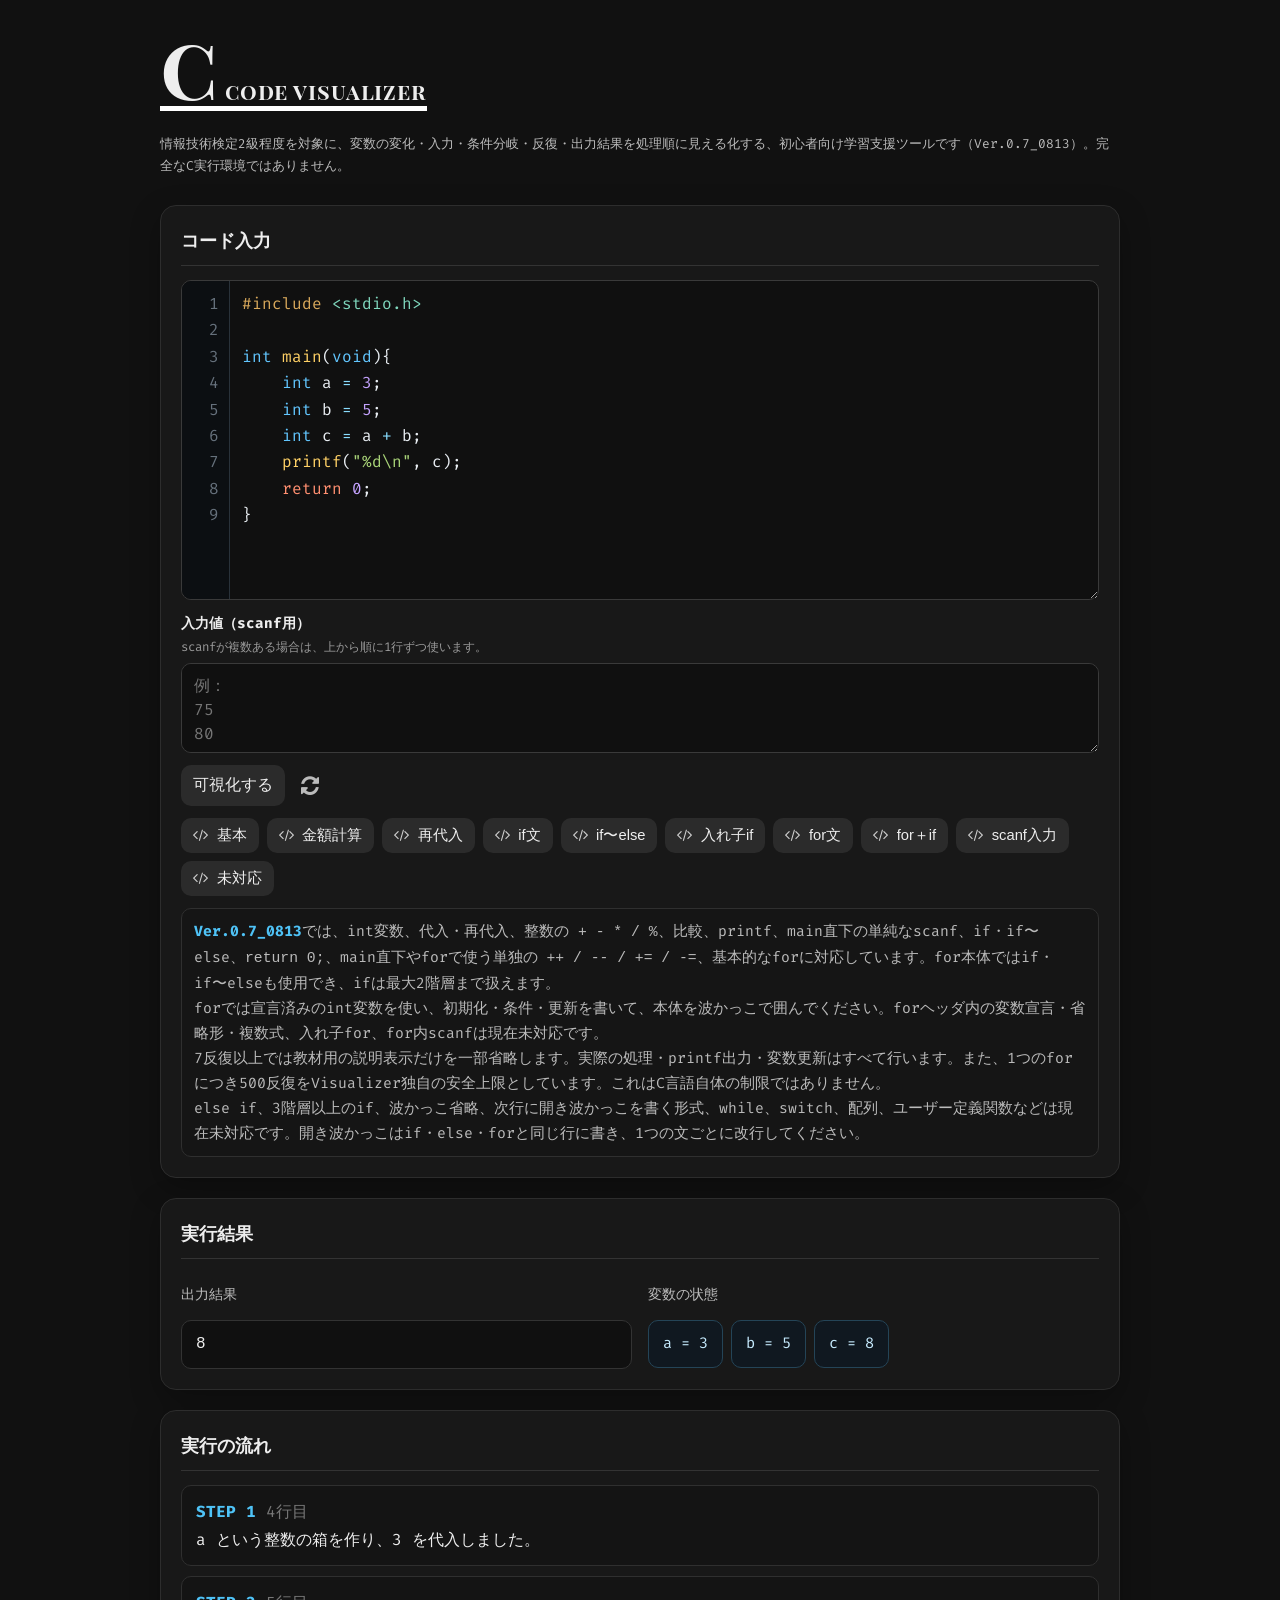
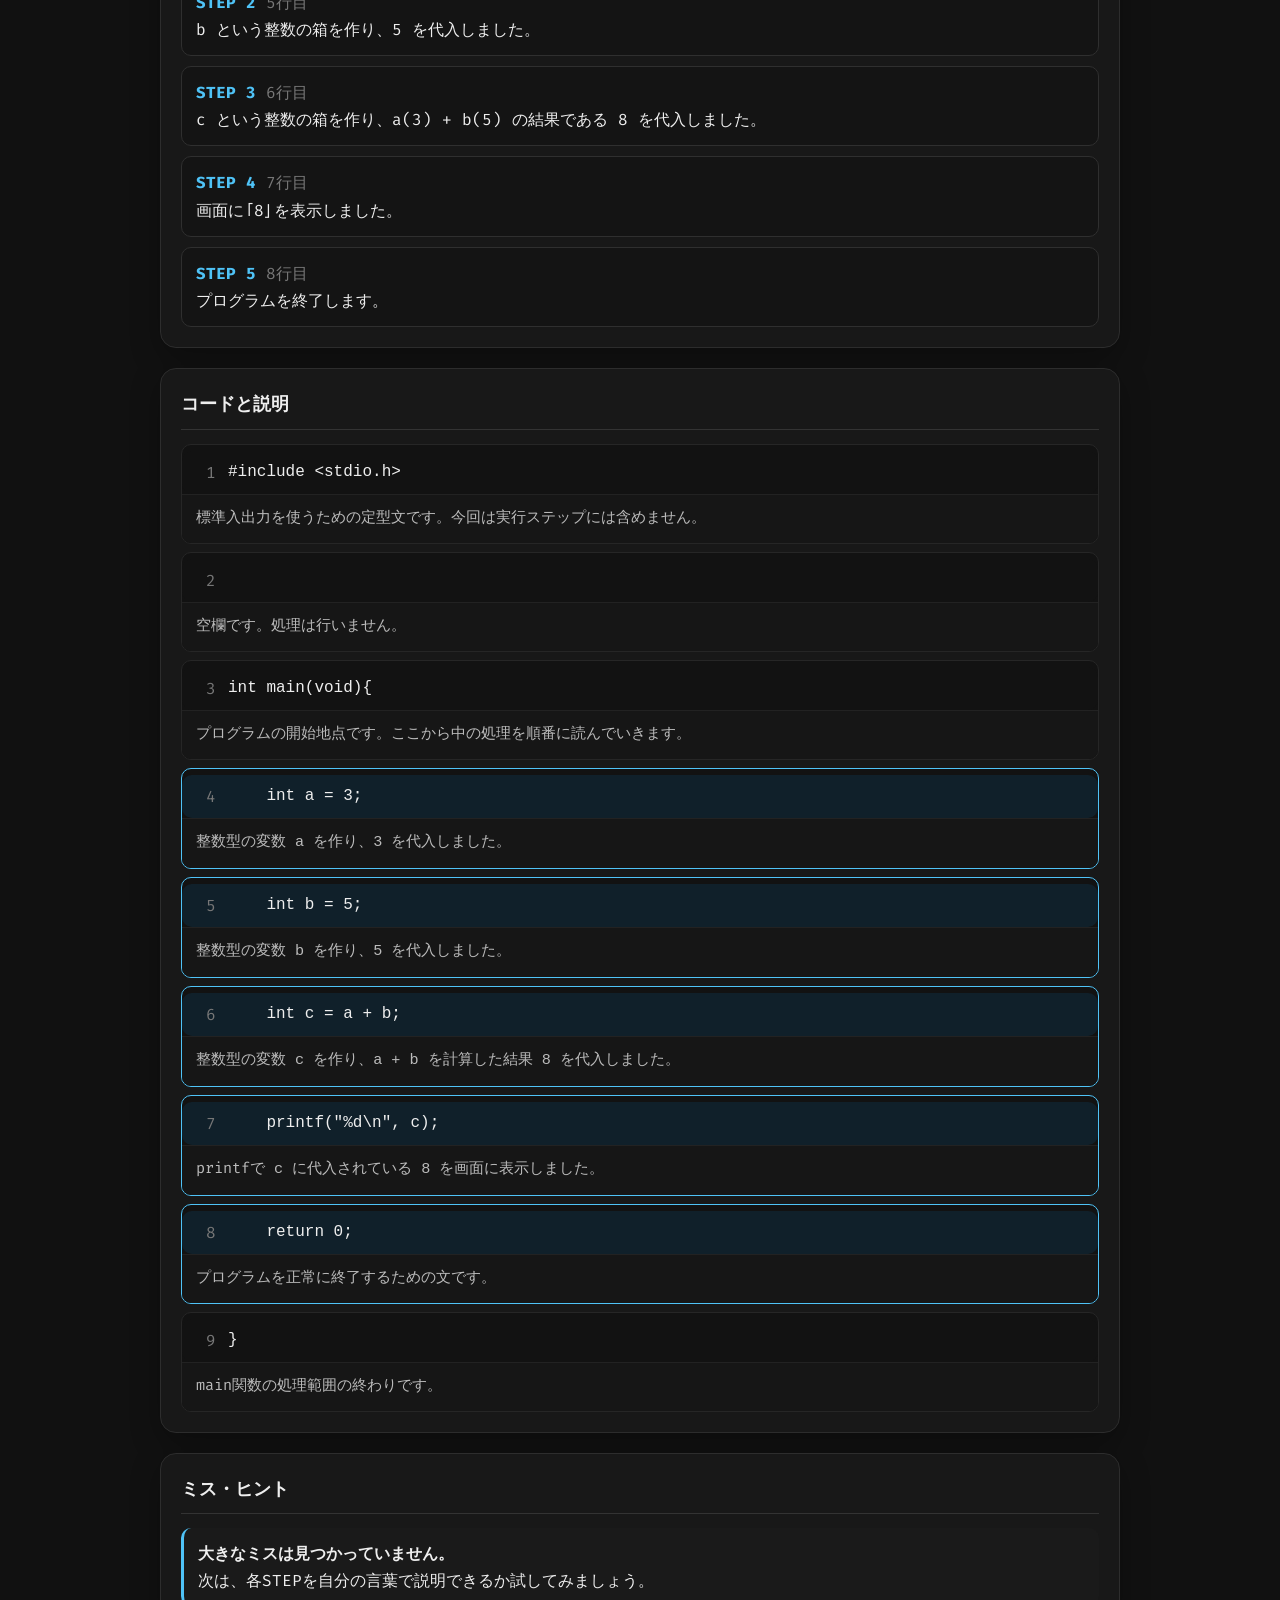
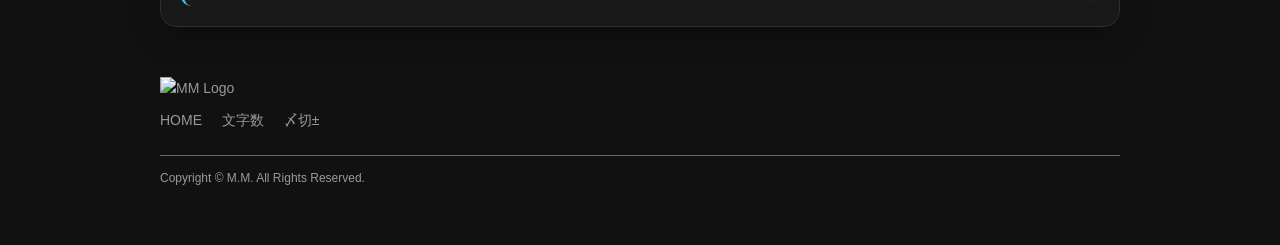
==== index.html @ fcee701b "Ver.0.7公開用の説明とサンプルを整備" ====
<!DOCTYPE html>
<html lang="ja">
<head>
<link rel="stylesheet" href="https://maxcdn.bootstrapcdn.com/font-awesome/4.7.0/css/font-awesome.min.css">
<meta charset="UTF-8">
<meta name="viewport" content="width=device-width, initial-scale=1.0">
<title>C Code Visualizer</title>
<link rel="icon" href="https://raw.githubusercontent.com/mar-sander/assets/refs/heads/main/favicon.ico">

<link rel="stylesheet" href="style.css">
</head>
<body>
<div class="container">
  <header class="page-header">
    <h1 class="page-title">c<span class="subtitle"> code visualizer</span></h1>
    <div class="page-subtitle">情報技術検定2級程度を対象に、変数の変化・入力・条件分岐・反復・出力結果を処理順に見える化する、初心者向け学習支援ツールです（Ver.0.7_0813）。完全なC実行環境ではありません。</div>
  </header>

  <div class="tool-grid">
    <section class="section">
      <h2>コード入力</h2>
      <div class="code-editor" id="codeEditor">
        <div class="code-editor-gutter" aria-hidden="true">
          <pre id="codeLineNumbers" class="code-line-numbers">1</pre>
        </div>
        <div class="code-editor-surface">
          <pre id="codeHighlight" class="code-highlight" aria-hidden="true"></pre>
          <textarea id="codeInput" placeholder="ここにC言語コードを入力してください" aria-label="C言語コード入力" autocomplete="off" autocapitalize="off" spellcheck="false" wrap="off">#include <stdio.h>

int main(void){
    int a = 3;
    int b = 5;
    int c = a + b;
    printf("%d\n", c);
    return 0;
}</textarea>
        </div>
      </div>
      <div class="scanf-input-group">
        <label class="scanf-input-label" for="scanfInput">入力値（scanf用）</label>
        <p class="scanf-input-help">scanfが複数ある場合は、上から順に1行ずつ使います。</p>
        <textarea
          id="scanfInput"
          class="scanf-input"
          rows="3"
          placeholder="例：&#10;75&#10;80"
          aria-label="scanf用の整数入力"
          inputmode="numeric"
          spellcheck="false"
        ></textarea>
      </div>
      <div class="control-row" style="margin-top:12px;">
        <button onclick="visualizeCode()">可視化する</button>
        <button class="reset-btn" onclick="resetCode()" title="リセット" aria-label="入力と結果をリセット"><i class="fa fa-refresh"></i></button>
      </div>
      <div class="sample-row">
        <button class="sample-btn" onclick="loadSample('basic')"><i class="fa fa-code" aria-hidden="true"></i><span>基本</span></button>
        <button class="sample-btn" onclick="loadSample('calc')"><i class="fa fa-code" aria-hidden="true"></i><span>金額計算</span></button>
        <button class="sample-btn" onclick="loadSample('assign')"><i class="fa fa-code" aria-hidden="true"></i><span>再代入</span></button>
        <button class="sample-btn" onclick="loadSample('ifSimple')"><i class="fa fa-code" aria-hidden="true"></i><span>if文</span></button>
        <button class="sample-btn" onclick="loadSample('ifElse')"><i class="fa fa-code" aria-hidden="true"></i><span>if〜else</span></button>
        <button class="sample-btn" onclick="loadSample('nestedIf')"><i class="fa fa-code" aria-hidden="true"></i><span>入れ子if</span></button>
        <button class="sample-btn" onclick="loadSample('forBasic')"><i class="fa fa-code" aria-hidden="true"></i><span>for文</span></button>
        <button class="sample-btn" onclick="loadSample('forIf')"><i class="fa fa-code" aria-hidden="true"></i><span>for＋if</span></button>
        <button class="sample-btn" onclick="loadSample('scanfInput')"><i class="fa fa-code" aria-hidden="true"></i><span>scanf入力</span></button>
        <button class="sample-btn" onclick="loadSample('unsupported')"><i class="fa fa-code" aria-hidden="true"></i><span>未対応</span></button>
      </div>
      <div class="legend-box">
        <span class="highlight">Ver.0.7_0813</span>では、int変数、代入・再代入、整数の <code>+ - * / %</code>、比較、printf、main直下の単純なscanf、if・if〜else、<code>return 0;</code>、main直下やforで使う単独の <code>++ / -- / += / -=</code>、基本的なforに対応しています。for本体ではif・if〜elseも使用でき、ifは最大2階層まで扱えます。<br>forでは宣言済みのint変数を使い、初期化・条件・更新を書いて、本体を波かっこで囲んでください。forヘッダ内の変数宣言・省略形・複数式、入れ子for、for内scanfは現在未対応です。<br>7反復以上では教材用の説明表示だけを一部省略します。実際の処理・printf出力・変数更新はすべて行います。また、1つのforにつき500反復をVisualizer独自の安全上限としています。これはC言語自体の制限ではありません。<br>else if、3階層以上のif、波かっこ省略、次行に開き波かっこを書く形式、while、switch、配列、ユーザー定義関数などは現在未対応です。開き波かっこはif・else・forと同じ行に書き、1つの文ごとに改行してください。
      </div>
    </section>

    <section class="section">
      <h2>実行結果</h2>
      <div class="execution-summary">
        <div>
          <div class="note">出力結果</div>
          <div id="outputResult" class="output-box"></div>
        </div>
        <div>
          <div class="note">変数の状態</div>
          <div id="variableState" class="variable-area"></div>
        </div>
      </div>
    </section>

    <section class="section">
      <h2>実行の流れ</h2>
      <div id="stepResult" class="step-list"></div>
    </section>

    <section class="section">
      <h2>コードと説明</h2>
      <div id="codePreview" class="code-preview"></div>
    </section>

    <section class="section">
      <h2>ミス・ヒント</h2>
      <div id="hintResult" class="result-block"></div>
    </section>
  </div>

  <footer class="footer">
    <a href="#" class="footer__logo">
      <img src="https://raw.githubusercontent.com/mar-sander/assets/refs/heads/main/Mlogo3-wh800.png" width="64" alt="MM Logo" />
    </a>
    <ul class="footer__navi flex">
      <li><a href="https://sites.google.com/g.nagano-c.ed.jp/24c" target="_blank">HOME</a></li>
      <li><a href="https://mar-sander.github.io/count-tool/">文字数</a></li>
      <li><a href="https://mar-sander.github.io/day-counter/">〆切±</a></li>
    </ul>
    <hr />
    <p class="copyright">Copyright © M.M. All Rights Reserved.</p>
  </footer>
</div>

<script src="script.js"></script>
</body>
</html>
---- style.css ----
@import url('https://fonts.googleapis.com/css2?family=Playfair+Display+SC:ital,wght@0,400;0,700;0,900;1,400;1,700;1,900&display=swap');
@import url('https://fonts.googleapis.com/css2?family=Fira+Code:wght@300..700&display=swap');

*{box-sizing:border-box;}
html,body{margin:0;padding:0;}

body{
  font-family:"Fira Code", monospace, sans-serif;
  background:#111;
  color:#eee;
  line-height:1.7;
  padding:24px 16px 48px;
}

.container{
  width:min(100%, 960px);
  margin:0 auto;
}

.page-header{
  text-align:left;
  margin-bottom:28px;
}

.page-title{
  margin:30px 0 20px 0;
  font-family:"Playfair Display SC", serif;
  font-size:88px;
  letter-spacing:0.01em;
  font-weight:700;
  border-bottom:5px solid #ffffff;
  display:inline-block;
  padding-bottom:5px;
  line-height:20px;
}

.subtitle{font-size:0.25em;}

.page-subtitle{
  margin-top:2px;
  color:#bbb;
  font-size:0.8rem;
}

.tool-grid{
  display:grid;
  grid-template-columns:1fr;
  gap:20px;
}

.section{
  margin:0;
  padding:20px;
  background:#181818;
  border:1px solid #2d2d2d;
  border-radius:16px;
  box-shadow:0 10px 30px rgba(0,0,0,0.28);
}

h2{
  margin:0 0 14px;
  padding-bottom:8px;
  border-bottom:1px solid #333;
  font-size:1.15rem;
}

.control-row{
  display:flex;
  align-items:center;
  gap:8px;
  flex-wrap:wrap;
}

input,button,textarea{
  padding:10px 12px;
  margin:0;
  font-size:1rem;
}

input,textarea{
  background:#101010;
  color:#eee;
  border:1px solid #3a3a3a;
  border-radius:10px;
  outline:none;
}

input:focus,textarea:focus{
  border-color:#4fc3f7;
  box-shadow:0 0 0 3px rgba(79,195,247,0.15);
}

textarea{
  width:100%;
  min-height:320px;
  resize:vertical;
  line-height:1.65;
  font-family:Consolas, Monaco, "Courier New", monospace;
  white-space:pre;
}

/* コード入力欄：入力文字の上に色分け表示を重ね、左側に行番号を表示します。 */
.code-editor{
  display:grid;
  grid-template-columns:48px minmax(0, 1fr);
  position:relative;
  width:100%;
  height:320px;
  min-height:220px;
  max-height:70vh;
  overflow:hidden;
  resize:vertical;
  background:#101010;
  border:1px solid #3a3a3a;
  border-radius:10px;
}

.code-editor:focus-within{
  border-color:#4fc3f7;
  box-shadow:0 0 0 3px rgba(79,195,247,0.15);
}

.code-editor-gutter{
  position:relative;
  overflow:hidden;
  background:#0c0f12;
  border-right:1px solid #29323a;
  user-select:none;
}

.code-editor-surface{
  position:relative;
  min-width:0;
  height:100%;
  overflow:hidden;
}

.code-line-numbers,
.code-highlight,
#codeInput{
  margin:0;
  font-family:"Fira Code", Consolas, Monaco, "Courier New", monospace;
  font-size:1rem;
  font-variant-ligatures:none;
  line-height:1.65;
  tab-size:4;
}

.code-line-numbers{
  position:absolute;
  top:0;
  right:0;
  width:100%;
  padding:10px 10px 10px 4px;
  color:#66717c;
  text-align:right;
  white-space:pre;
  pointer-events:none;
  will-change:transform;
}

.code-highlight{
  position:absolute;
  top:0;
  left:0;
  width:max-content;
  min-width:100%;
  min-height:100%;
  padding:10px 12px;
  color:#e8edf2;
  background:transparent;
  white-space:pre;
  pointer-events:none;
  will-change:transform;
}

#codeInput{
  position:absolute;
  inset:0;
  z-index:1;
  width:100%;
  height:100%;
  min-height:0;
  padding:10px 12px;
  overflow:auto;
  resize:none;
  color:transparent;
  caret-color:#f5f7fa;
  background:transparent;
  border:0;
  border-radius:0;
  outline:none;
  white-space:pre;
  -webkit-text-fill-color:transparent;
}

#codeInput:focus{
  border:0;
  box-shadow:none;
}

#codeInput::selection{
  color:transparent;
  background:rgba(79,195,247,0.28);
  -webkit-text-fill-color:transparent;
}

#codeInput::placeholder{
  color:#73808a;
  opacity:1;
  -webkit-text-fill-color:#73808a;
}

/* scanfで使う値は、コード入力欄の下へ1行ずつ準備します。 */
.scanf-input-group{
  margin-top:12px;
}

.scanf-input-label{
  display:block;
  margin-bottom:2px;
  color:#eee;
  font-size:0.9rem;
  font-weight:700;
}

.scanf-input-help{
  margin:0 0 6px;
  color:#999;
  font-size:0.78rem;
  line-height:1.5;
}

#scanfInput{
  display:block;
  width:100%;
  height:90px;
  min-height:80px;
  max-width:100%;
  resize:vertical;
  white-space:pre-wrap;
  font-family:"Fira Code", Consolas, Monaco, "Courier New", monospace;
  line-height:1.5;
}

.syntax-comment{color:#77838d;font-style:italic;}
.syntax-preprocessor{color:#d8a85b;}
.syntax-header{color:#7fd7bd;}
.syntax-keyword{color:#ff8f70;}
.syntax-type{color:#62c6ff;}
.syntax-function{color:#ffd166;}
.syntax-string{color:#a9d478;}
.syntax-number{color:#c5a3ff;}
.syntax-operator{color:#89ddff;}

button{
  cursor:pointer;
  border:none;
  border-radius:10px;
  background:#2b2b2b;
  color:#eee;
  transition:transform 0.2s ease, background 0.2s ease;
}

button:hover{
  background:#353535;
  transform:translateY(-1px);
}

.reset-btn{
  padding:8px 6px;
  margin-left:2px;
  font-size:0.95rem;
  background:transparent;
  border:none;
  border-radius:0;
}

.reset-btn i{
  color:#bbb;
  font-size: 1.4em;
}

.reset-btn:hover{
  background:transparent;
  transform:none;
}

.reset-btn:hover i{
  color:#eee;
  transform:rotate(180deg);
  transition:transform 0.25s ease, color 0.25s ease;
}

.result-block{margin-top:12px;}

.analysis-line,
.warning-line,
.code-line,
.variable-chip,
.legend-box,
.flowchart-box,
.output-box,
.step-card{
  border-radius:10px;
}

.analysis-line{
  margin-top:10px;
  padding:12px 14px;
  background:#141414;
  border:1px solid #2f2f2f;
}

.analysis-line strong{color:#4fc3f7;}

.warning-line{
  margin-top:10px;
  padding:12px 14px;
  background:#1a1a1a;
  border-left:3px solid #ff6b6b;
}

.warning-line strong{color:#ff8a8a;}

.hint{
  margin-top:12px;
  padding:12px 14px;
  background:#1a1a1a;
  border-left:3px solid #4fc3f7;
  border-radius:10px;
}

.note{
  margin-top:10px;
  font-size:0.9rem;
  color:#bbb;
}

.error{
  color:#ff6b6b;
  margin-top:10px;
}

.dim{color:#777;}
.highlight{color:#4fc3f7;font-weight:bold;}

.output-box{
  margin-top:12px;
  padding: 10px 14px;
  background:#101010;
  border:1px solid #333;
  min-height: 48px;
  white-space:pre-wrap;
  font-family:Consolas, Monaco, "Courier New", monospace;
}

.execution-summary{
  display:grid;
  grid-template-columns:1fr 1fr;
  gap:16px;
}

.variable-area{
  display:flex;
  flex-wrap:wrap;
  gap:8px;
  margin-top:12px;
}

.variable-chip{
  display:inline-block;
  padding: 10px 14px;
  min-height: 48px;
  background:#101820;
  border:1px solid #244457;
  color:#c7ecff;
  font-size:0.95rem;
}

.step-list{
  display:grid;
  gap:10px;
  margin-top:12px;
}

.step-card{
  padding:12px 14px;
  background:#141414;
  border:1px solid #2f2f2f;
}

.step-card strong{color:#4fc3f7;}

.code-preview{margin-top:12px;}

.code-card{
  margin-top:8px;
  background:#121212;
  border:1px solid #262626;
  overflow:hidden;
  border-radius:10px;
}

.code-card.executed-line{border-color:#4fc3f7;}
.code-card.warning-highlight{border-color:#ff6b6b;}

.code-card.executed-line .code-line{background:#10202a;}
.code-card.warning-highlight .code-line{background:#251818;}

.line-analysis{
  padding:10px 14px 12px;
  background:#161616;
  border-top:1px solid rgba(255,255,255,0.05);
  color:#bbb;
  font-size:0.95rem;
}

.line-analysis-item + .line-analysis-item{margin-top:6px;}
.line-analysis-empty{color:#666;}

.code-line{
  display:flex;
  gap:12px;
  align-items:flex-start;
  padding:8px 10px;
  background:#121212;
  border:0px solid #262626;
  margin-top:6px;
}

.code-line-number{
  flex:0 0 24px;
  color:#777;
  text-align:right;
  user-select:none;
}

.code-line-text{
  flex:1;
  min-width:0;
  white-space:pre-wrap;
  word-break:break-word;
  font-family:Consolas, Monaco, "Courier New", monospace;
}

.flowchart-box{
  margin-top:12px;
  padding:14px;
  background:#101010;
  border:1px solid #333;
  font-family:Consolas, Monaco, "Courier New", monospace;
  white-space:pre-wrap;
  line-height:1.8;
  overflow-x:auto;
}

.footer-note{
  text-align:center;
  margin-top:28px;
  color:#777;
  font-size:0.85rem;
}

.sample-row{
  display:flex;
  gap:8px;
  flex-wrap:wrap;
  margin-top:12px;
}

.sample-btn{
  display:inline-flex;
  align-items:center;
  gap:0.6em;
  white-space:nowrap;
  font-size:0.92rem;
  padding:8px 12px;
}

.sample-btn .fa{
  width:1em;
  text-align:center;
  opacity:0.85;
}

.legend-box{
  margin-top:12px;
  padding:10px 12px;
  background:#151515;
  border:1px solid #2f2f2f;
  color:#bbb;
  font-size:0.92rem;
}

ul{list-style:none;padding:0;margin:0;}
hr{height:1px;border:0;border-top:1px solid #bdbdbd7d;}

.footer{
  font-family:sans-serif;
  padding-top:50px;
  font-size:14px;
  color:#999;
}

.footer a{color:#999;text-decoration:none;}
.footer a:hover{color:#fff;text-decoration:none;}
.footer__navi{flex-wrap:wrap;margin-bottom:1.4rem;}
.footer__navi li{display:inline-block;}
.footer__navi li:not(:last-child){margin-right:16px;}
.footer__logo{display:inline-block;margin-bottom:0.5rem;}
.copyright{font-size:12px;}

@media (max-width:768px){
  body{padding:18px 12px 36px;}
  .page-title{font-size:64px;line-height:18px;}
  .tool-grid{gap:16px;}
  .section{padding:16px;border-radius:14px;}
  .control-row{align-items:stretch;}
  .control-row button:not(.reset-btn){flex:1 1 auto;}
  textarea{min-height:260px;}
  .code-editor{
    grid-template-columns:42px minmax(0, 1fr);
    height:260px;
    min-height:200px;
  }
  .code-line-numbers{padding-right:8px;}
  .code-line{gap:8px;}
  .code-line-number{flex:0 0 22px;}
  .line-analysis{padding:10px 12px 12px;}
  .execution-summary{grid-template-columns:1fr;}
}
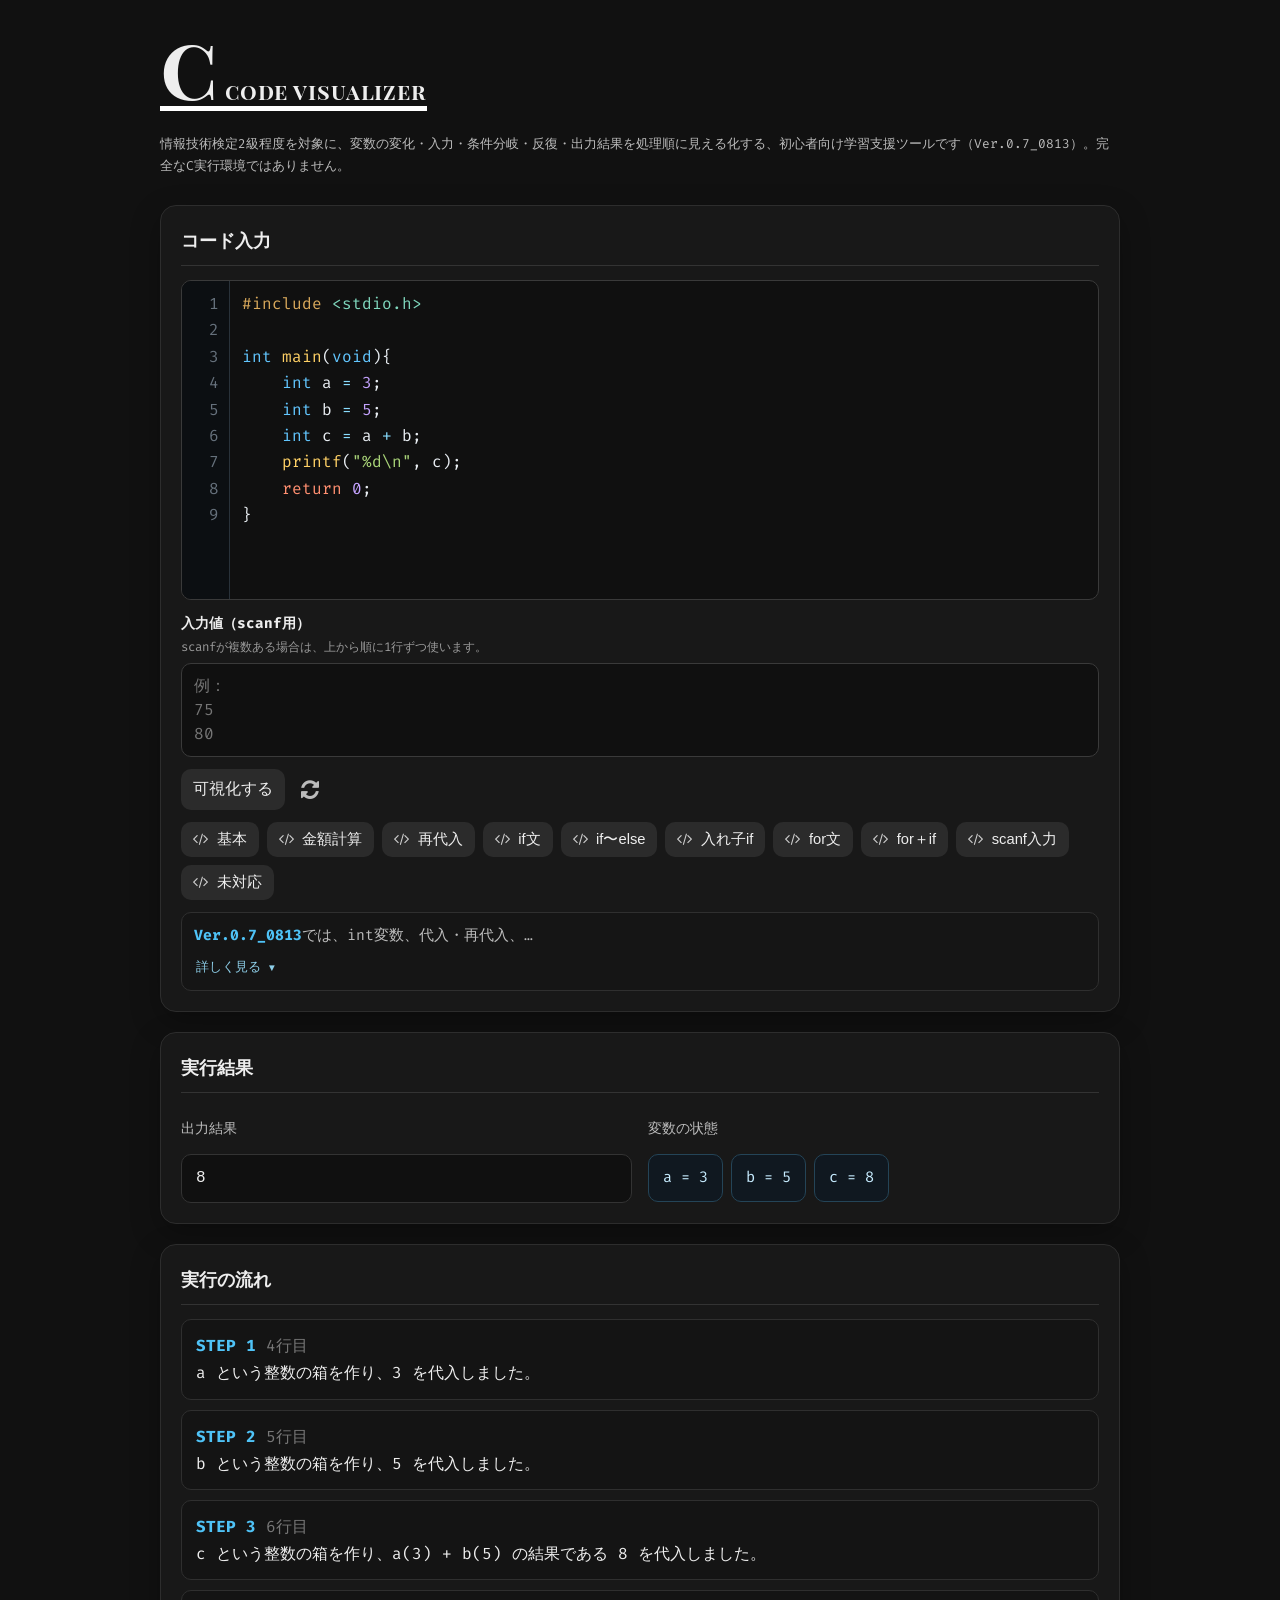
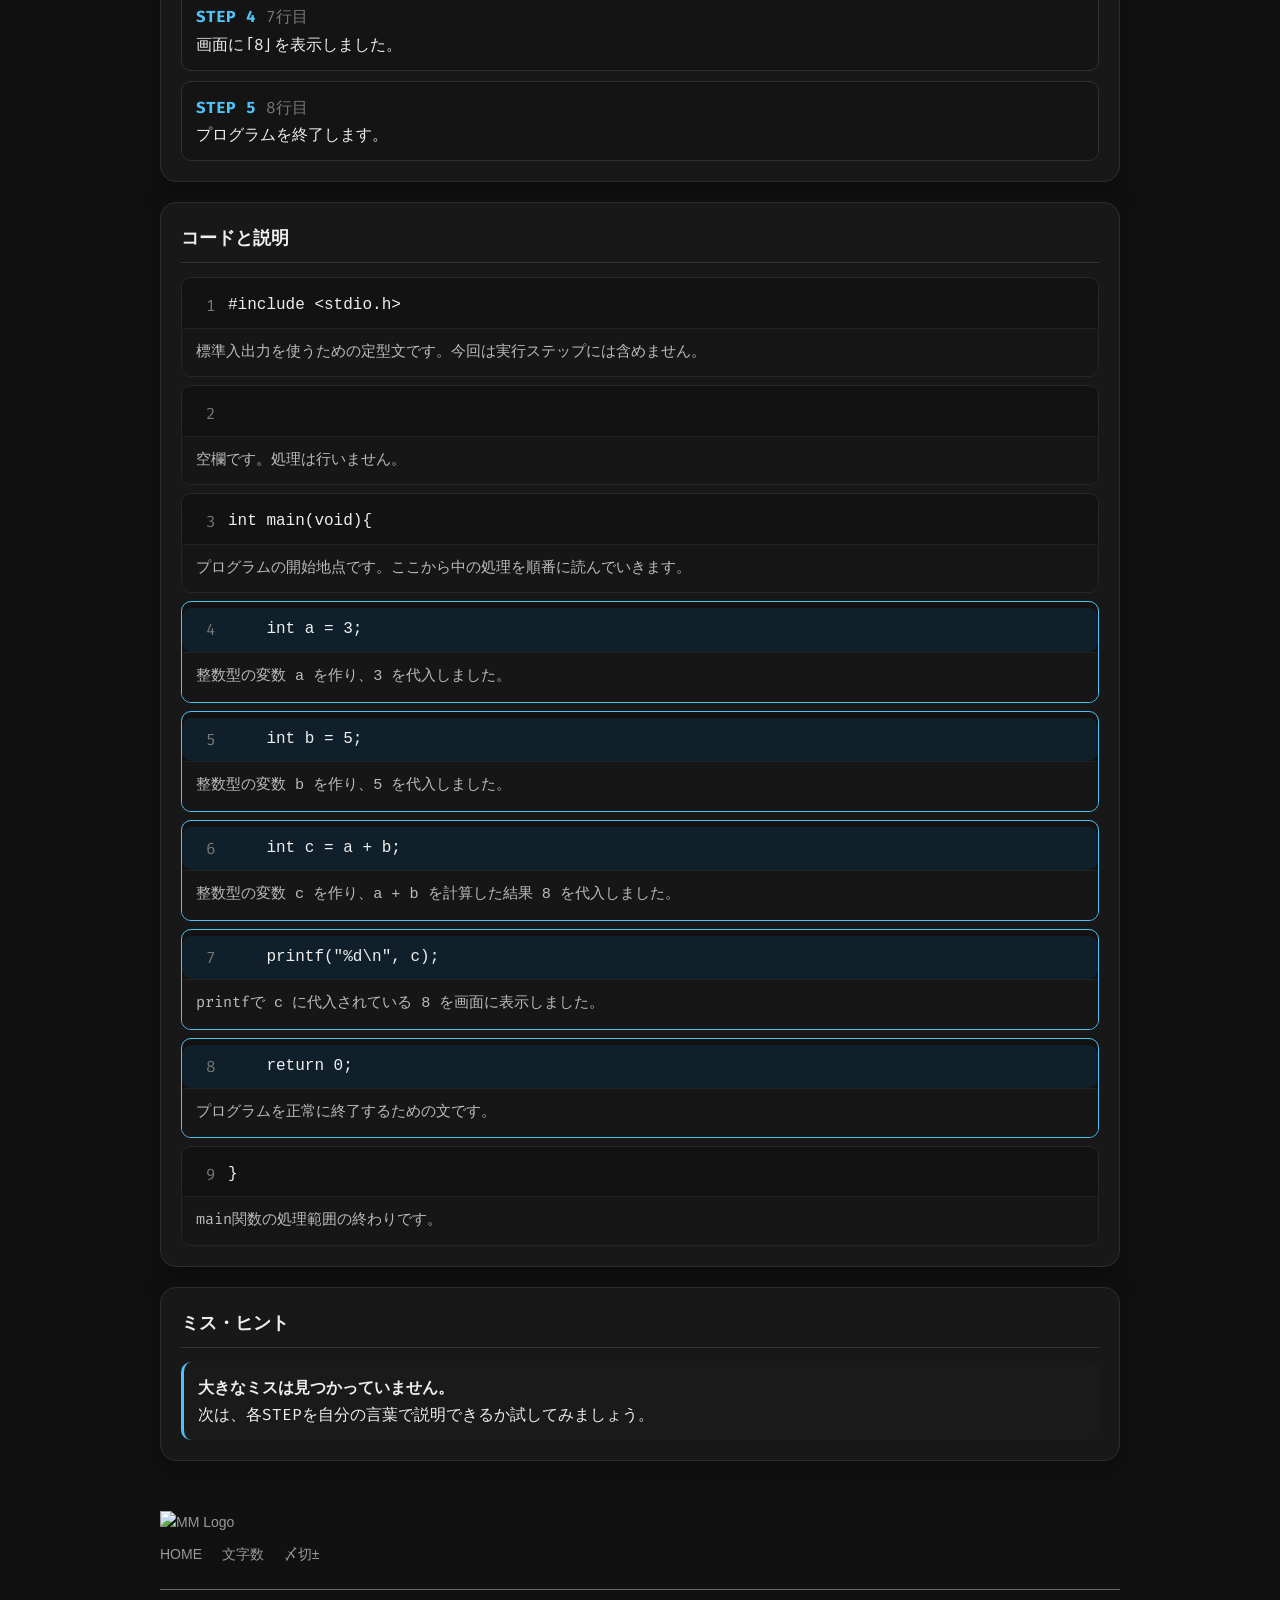
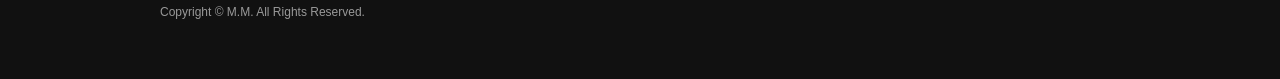
==== commit cc470778: "UIの操作性と入力欄表示を改善" ====
--- a/index.html
+++ b/index.html
@@ -65,8 +65,25 @@
         <button class="sample-btn" onclick="loadSample('scanfInput')"><i class="fa fa-code" aria-hidden="true"></i><span>scanf入力</span></button>
         <button class="sample-btn" onclick="loadSample('unsupported')"><i class="fa fa-code" aria-hidden="true"></i><span>未対応</span></button>
       </div>
-      <div class="legend-box">
-        <span class="highlight">Ver.0.7_0813</span>では、int変数、代入・再代入、整数の <code>+ - * / %</code>、比較、printf、main直下の単純なscanf、if・if〜else、<code>return 0;</code>、main直下やforで使う単独の <code>++ / -- / += / -=</code>、基本的なforに対応しています。for本体ではif・if〜elseも使用でき、ifは最大2階層まで扱えます。<br>forでは宣言済みのint変数を使い、初期化・条件・更新を書いて、本体を波かっこで囲んでください。forヘッダ内の変数宣言・省略形・複数式、入れ子for、for内scanfは現在未対応です。<br>7反復以上では教材用の説明表示だけを一部省略します。実際の処理・printf出力・変数更新はすべて行います。また、1つのforにつき500反復をVisualizer独自の安全上限としています。これはC言語自体の制限ではありません。<br>else if、3階層以上のif、波かっこ省略、次行に開き波かっこを書く形式、while、switch、配列、ユーザー定義関数などは現在未対応です。開き波かっこはif・else・forと同じ行に書き、1つの文ごとに改行してください。
+      <div class="legend-box scope-accordion" id="scopeAccordion">
+        <div class="scope-summary" aria-hidden="false">
+          <span class="highlight">Ver.0.7_0813</span>では、int変数、代入・再代入、…
+        </div>
+        <div class="scope-details" id="scopeDetails" aria-hidden="true">
+          <div class="scope-details-inner">
+            <span class="highlight">Ver.0.7_0813</span>では、int変数、代入・再代入、整数の <code>+ - * / %</code>、比較、printf、main直下の単純なscanf、if・if〜else、<code>return 0;</code>、main直下やforで使う単独の <code>++ / -- / += / -=</code>、基本的なforに対応しています。for本体ではif・if〜elseも使用でき、ifは最大2階層まで扱えます。<br>forでは宣言済みのint変数を使い、初期化・条件・更新を書いて、本体を波かっこで囲んでください。forヘッダ内の変数宣言・省略形・複数式、入れ子for、for内scanfは現在未対応です。<br>7反復以上では教材用の説明表示だけを一部省略します。実際の処理・printf出力・変数更新はすべて行います。また、1つのforにつき500反復をVisualizer独自の安全上限としています。これはC言語自体の制限ではありません。<br>else if、3階層以上のif、波かっこ省略、次行に開き波かっこを書く形式、while、switch、配列、ユーザー定義関数などは現在未対応です。開き波かっこはif・else・forと同じ行に書き、1つの文ごとに改行してください。
+          </div>
+        </div>
+        <button
+          type="button"
+          class="scope-toggle"
+          id="scopeToggle"
+          aria-expanded="false"
+          aria-controls="scopeDetails"
+        >
+          <span class="scope-toggle-label">詳しく見る</span>
+          <span class="scope-toggle-icon" aria-hidden="true">▼</span>
+        </button>
       </div>
     </section>
 
@@ -114,6 +131,8 @@
   </footer>
 </div>
 
+<button type="button" class="back-to-top" id="backToTop" aria-label="ページ上部へ戻る" aria-hidden="true" tabindex="-1" title="ページ上部へ戻る">↑</button>
+
 <script src="script.js"></script>
 </body>
 </html>
--- a/style.css
+++ b/style.css
@@ -101,15 +101,15 @@
 
 /* コード入力欄：入力文字の上に色分け表示を重ね、左側に行番号を表示します。 */
 .code-editor{
+  --code-editor-base-height:320px;
   display:grid;
   grid-template-columns:48px minmax(0, 1fr);
   position:relative;
   width:100%;
-  height:320px;
+  height:var(--code-editor-base-height);
   min-height:220px;
-  max-height:70vh;
   overflow:hidden;
-  resize:vertical;
+  resize:none;
   background:#101010;
   border:1px solid #3a3a3a;
   border-radius:10px;
@@ -182,7 +182,8 @@
   height:100%;
   min-height:0;
   padding:10px 12px;
-  overflow:auto;
+  overflow-x:auto;
+  overflow-y:hidden;
   resize:none;
   color:transparent;
   caret-color:#f5f7fa;
@@ -234,10 +235,11 @@
 #scanfInput{
   display:block;
   width:100%;
-  height:90px;
-  min-height:80px;
+  height:auto;
+  min-height:90px;
   max-width:100%;
-  resize:vertical;
+  overflow-y:hidden;
+  resize:none;
   white-space:pre-wrap;
   font-family:"Fira Code", Consolas, Monaco, "Courier New", monospace;
   line-height:1.5;
@@ -493,6 +495,110 @@
   font-size:0.92rem;
 }
 
+/* 対応範囲は普段は要約だけを見せ、必要なときに全文を開きます。 */
+.scope-summary{
+  max-height:6em;
+  overflow:hidden;
+  opacity:1;
+  visibility:visible;
+  transition:max-height 0.2s ease, opacity 0.05s ease 0.15s, visibility 0s linear 0.15s;
+}
+
+.scope-details{
+  display:grid;
+  grid-template-rows:0fr;
+  opacity:0;
+  visibility:hidden;
+  transition:grid-template-rows 0.2s ease, opacity 0.15s ease, visibility 0s linear 0.2s;
+}
+
+.scope-details-inner{
+  min-height:0;
+  overflow:hidden;
+}
+
+.scope-accordion.is-expanded .scope-summary{
+  max-height:0;
+  opacity:0;
+  visibility:hidden;
+  transition:max-height 0.2s ease, opacity 0.05s ease, visibility 0s;
+}
+
+.scope-accordion.is-expanded .scope-details{
+  grid-template-rows:1fr;
+  opacity:1;
+  visibility:visible;
+  transition:grid-template-rows 0.2s ease, opacity 0.15s ease, visibility 0s;
+}
+
+.scope-toggle{
+  display:inline-flex;
+  align-items:center;
+  gap:0.45em;
+  margin-top:6px;
+  padding:4px 2px;
+  color:#8ecfe9;
+  background:transparent;
+  border-radius:4px;
+  font-size:0.82rem;
+}
+
+.scope-toggle:hover{
+  color:#c7ecff;
+  background:transparent;
+  transform:none;
+}
+
+.scope-toggle:focus-visible{
+  outline:2px solid #4fc3f7;
+  outline-offset:3px;
+}
+
+.scope-toggle-icon{
+  font-size:0.75em;
+}
+
+/* 長いページを読み終えた利用者だけが使う、控えめな補助操作です。 */
+.back-to-top{
+  position:fixed;
+  right:24px;
+  bottom:24px;
+  bottom:calc(24px + env(safe-area-inset-bottom));
+  z-index:10;
+  display:grid;
+  place-items:center;
+  width:40px;
+  height:40px;
+  padding:0;
+  color:#c8d1d8;
+  background:rgba(28, 31, 34, 0.88);
+  border:1px solid rgba(142, 207, 233, 0.32);
+  border-radius:50%;
+  box-shadow:0 5px 16px rgba(0, 0, 0, 0.28);
+  opacity:0;
+  pointer-events:none;
+  transform:translateY(8px);
+  transition:opacity 0.18s ease, transform 0.18s ease, background 0.18s ease;
+}
+
+.back-to-top.is-visible{
+  opacity:0.78;
+  pointer-events:auto;
+  transform:translateY(0);
+}
+
+.back-to-top:hover{
+  background:rgba(42, 47, 51, 0.96);
+  opacity:1;
+  transform:translateY(-1px);
+}
+
+.back-to-top:focus-visible{
+  outline:2px solid #4fc3f7;
+  outline-offset:3px;
+  opacity:1;
+}
+
 ul{list-style:none;padding:0;margin:0;}
 hr{height:1px;border:0;border-top:1px solid #bdbdbd7d;}
 
@@ -520,8 +626,8 @@
   .control-row button:not(.reset-btn){flex:1 1 auto;}
   textarea{min-height:260px;}
   .code-editor{
+    --code-editor-base-height:260px;
     grid-template-columns:42px minmax(0, 1fr);
-    height:260px;
     min-height:200px;
   }
   .code-line-numbers{padding-right:8px;}
@@ -529,4 +635,19 @@
   .code-line-number{flex:0 0 22px;}
   .line-analysis{padding:10px 12px 12px;}
   .execution-summary{grid-template-columns:1fr;}
-}
+  .back-to-top{
+    right:16px;
+    bottom:18px;
+    bottom:calc(18px + env(safe-area-inset-bottom));
+    width:38px;
+    height:38px;
+  }
+}
+
+@media (prefers-reduced-motion:reduce){
+  .scope-summary,
+  .scope-details,
+  .back-to-top{
+    transition:none;
+  }
+}
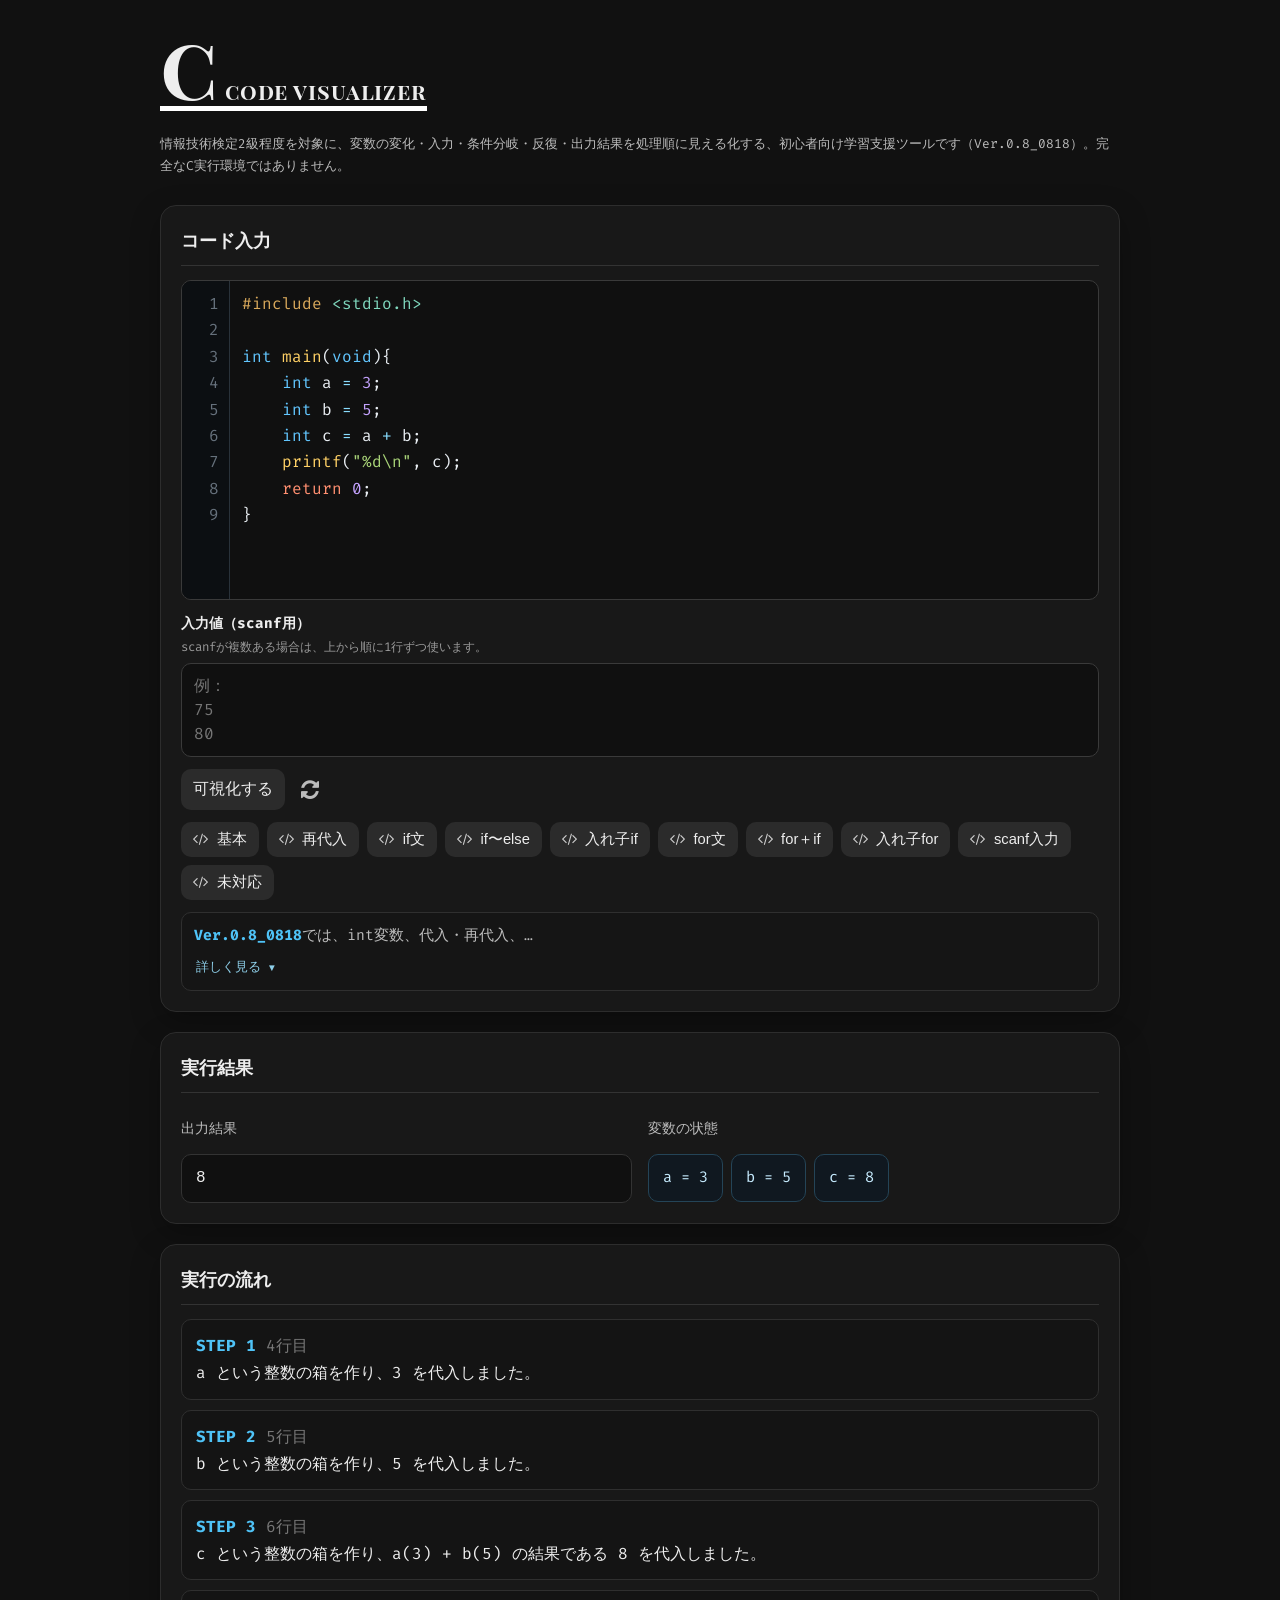
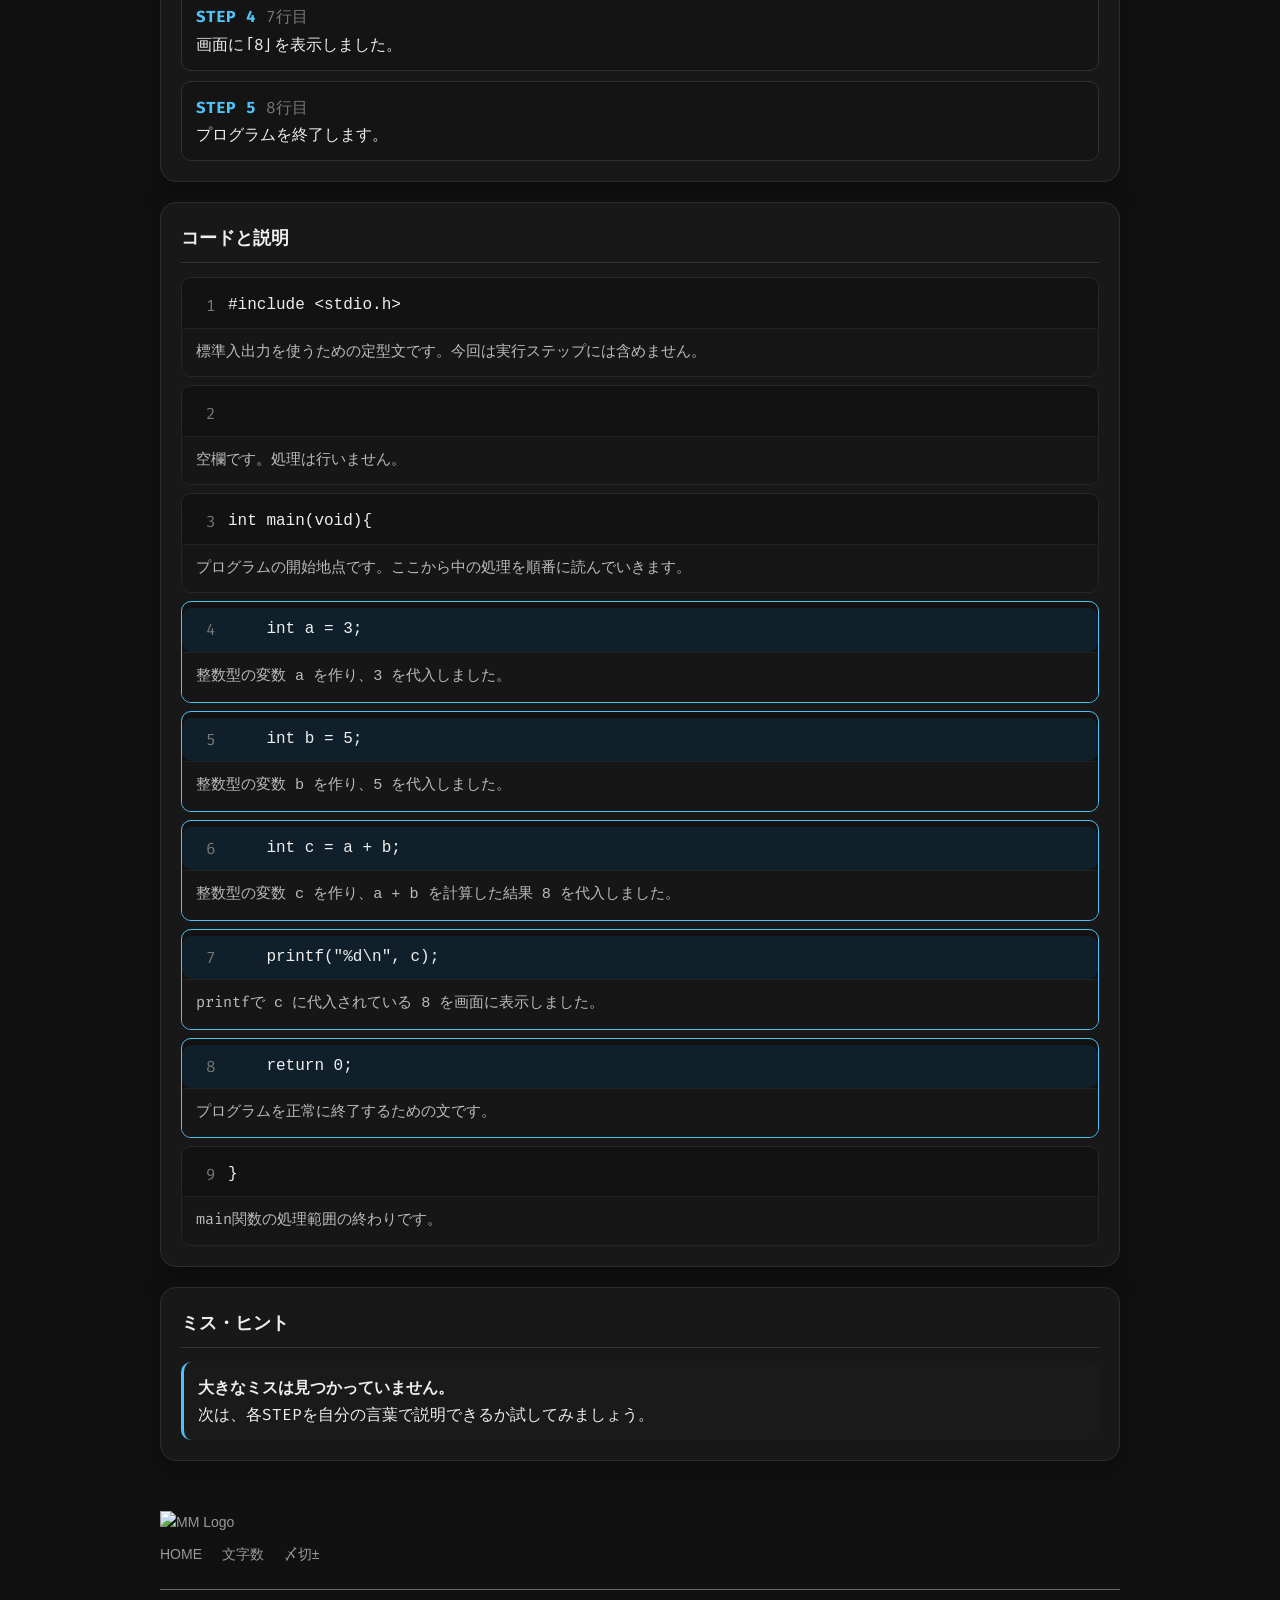
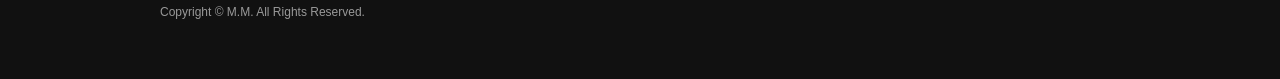
==== commit 406b01e6: "最大3階層の入れ子forを正式対応" ====
--- a/index.html
+++ b/index.html
@@ -13,7 +13,7 @@
 <div class="container">
   <header class="page-header">
     <h1 class="page-title">c<span class="subtitle"> code visualizer</span></h1>
-    <div class="page-subtitle">情報技術検定2級程度を対象に、変数の変化・入力・条件分岐・反復・出力結果を処理順に見える化する、初心者向け学習支援ツールです（Ver.0.7_0813）。完全なC実行環境ではありません。</div>
+    <div class="page-subtitle">情報技術検定2級程度を対象に、変数の変化・入力・条件分岐・反復・出力結果を処理順に見える化する、初心者向け学習支援ツールです（Ver.0.8_0818）。完全なC実行環境ではありません。</div>
   </header>
 
   <div class="tool-grid">
@@ -55,23 +55,23 @@
       </div>
       <div class="sample-row">
         <button class="sample-btn" onclick="loadSample('basic')"><i class="fa fa-code" aria-hidden="true"></i><span>基本</span></button>
-        <button class="sample-btn" onclick="loadSample('calc')"><i class="fa fa-code" aria-hidden="true"></i><span>金額計算</span></button>
         <button class="sample-btn" onclick="loadSample('assign')"><i class="fa fa-code" aria-hidden="true"></i><span>再代入</span></button>
         <button class="sample-btn" onclick="loadSample('ifSimple')"><i class="fa fa-code" aria-hidden="true"></i><span>if文</span></button>
         <button class="sample-btn" onclick="loadSample('ifElse')"><i class="fa fa-code" aria-hidden="true"></i><span>if〜else</span></button>
         <button class="sample-btn" onclick="loadSample('nestedIf')"><i class="fa fa-code" aria-hidden="true"></i><span>入れ子if</span></button>
         <button class="sample-btn" onclick="loadSample('forBasic')"><i class="fa fa-code" aria-hidden="true"></i><span>for文</span></button>
         <button class="sample-btn" onclick="loadSample('forIf')"><i class="fa fa-code" aria-hidden="true"></i><span>for＋if</span></button>
+        <button class="sample-btn" onclick="loadSample('nestedFor')"><i class="fa fa-code" aria-hidden="true"></i><span>入れ子for</span></button>
         <button class="sample-btn" onclick="loadSample('scanfInput')"><i class="fa fa-code" aria-hidden="true"></i><span>scanf入力</span></button>
         <button class="sample-btn" onclick="loadSample('unsupported')"><i class="fa fa-code" aria-hidden="true"></i><span>未対応</span></button>
       </div>
       <div class="legend-box scope-accordion" id="scopeAccordion">
         <div class="scope-summary" aria-hidden="false">
-          <span class="highlight">Ver.0.7_0813</span>では、int変数、代入・再代入、…
+          <span class="highlight">Ver.0.8_0818</span>では、int変数、代入・再代入、…
         </div>
         <div class="scope-details" id="scopeDetails" aria-hidden="true">
           <div class="scope-details-inner">
-            <span class="highlight">Ver.0.7_0813</span>では、int変数、代入・再代入、整数の <code>+ - * / %</code>、比較、printf、main直下の単純なscanf、if・if〜else、<code>return 0;</code>、main直下やforで使う単独の <code>++ / -- / += / -=</code>、基本的なforに対応しています。for本体ではif・if〜elseも使用でき、ifは最大2階層まで扱えます。<br>forでは宣言済みのint変数を使い、初期化・条件・更新を書いて、本体を波かっこで囲んでください。forヘッダ内の変数宣言・省略形・複数式、入れ子for、for内scanfは現在未対応です。<br>7反復以上では教材用の説明表示だけを一部省略します。実際の処理・printf出力・変数更新はすべて行います。また、1つのforにつき500反復をVisualizer独自の安全上限としています。これはC言語自体の制限ではありません。<br>else if、3階層以上のif、波かっこ省略、次行に開き波かっこを書く形式、while、switch、配列、ユーザー定義関数などは現在未対応です。開き波かっこはif・else・forと同じ行に書き、1つの文ごとに改行してください。
+            <span class="highlight">Ver.0.8_0818</span>では、int変数、代入・再代入、整数の <code>+ - * / %</code>、比較、printf、main直下の単純なscanf、if・if〜else、<code>return 0;</code>、main直下やforで使う単独の <code>++ / -- / += / -=</code>、基本的なforに対応しています。<br>forは、forの中にfor、その中にもう1つforを書く最大3階層の直接的な入れ子に対応しています。各for本体では対応範囲内のif・if〜elseを使用でき、ifは最大2階層まで扱えます。for自体はifの深度に数えません。<br>forヘッダ内の変数宣言・省略形・複数式、4階層以上のfor、ifの中のfor、for→if→for、for内scanfは現在未対応です。forは初期化・条件・更新を書き、本体を波かっこで囲んでください。<br>各forの1回の実行につき、0～6反復は全説明、7反復以上は先頭3反復・中略・実際の最終反復・終了理由を表示します。省略するのは教材用の説明だけで、実際の処理・printf出力・変数更新はすべて行います。<br>ソースコード上の各for文について、可視化1回全体で本体へ入る回数を累計500回までとするVisualizer独自の安全上限があります。これはC言語自体の制限ではありません。<br>else if、3階層以上のif、波かっこ省略、次行に開き波かっこを書く形式、while、switch、配列、ユーザー定義関数などは現在未対応です。開き波かっこはif・else・forと同じ行に書き、1つの文ごとに改行してください。
           </div>
         </div>
         <button
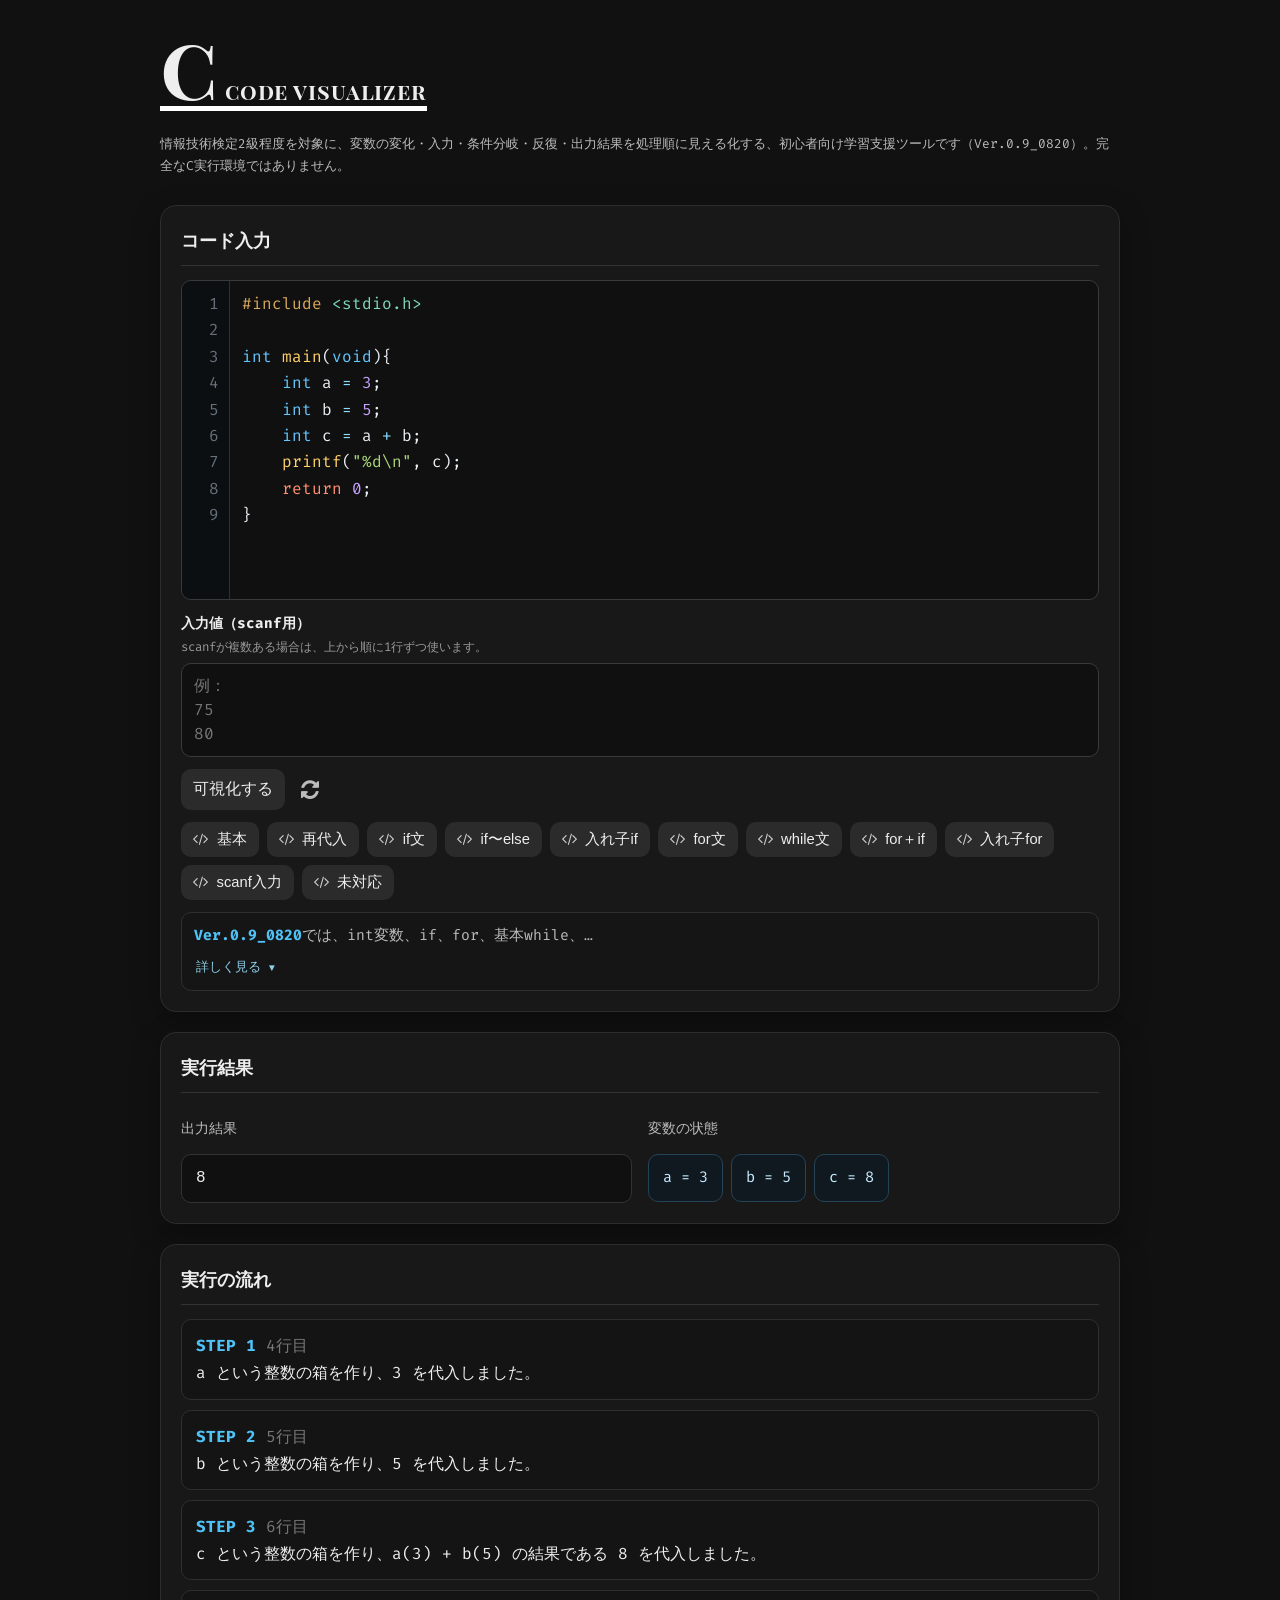
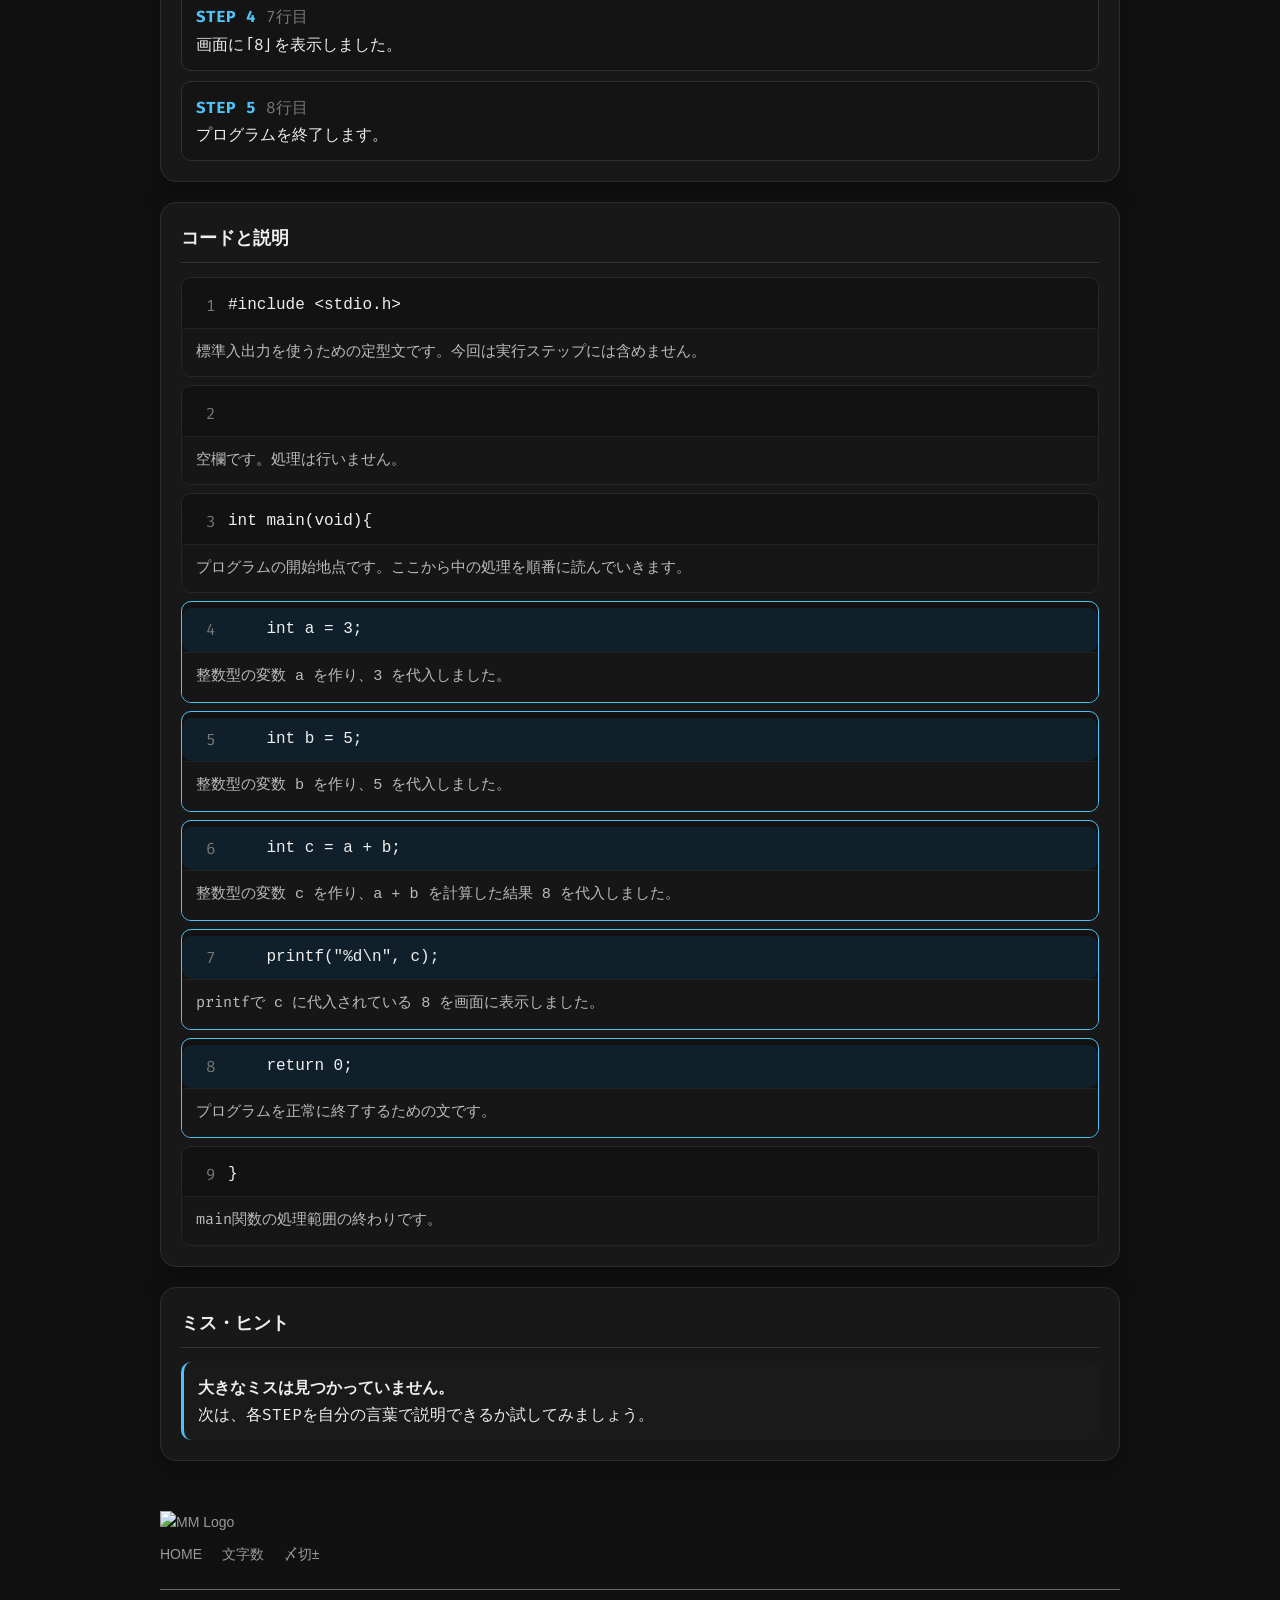
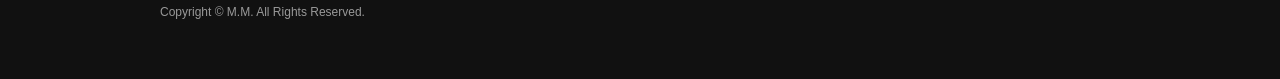
==== commit 54d08dbb: "基本while文をVer.0.9として正式対応" ====
--- a/index.html
+++ b/index.html
@@ -13,7 +13,7 @@
 <div class="container">
   <header class="page-header">
     <h1 class="page-title">c<span class="subtitle"> code visualizer</span></h1>
-    <div class="page-subtitle">情報技術検定2級程度を対象に、変数の変化・入力・条件分岐・反復・出力結果を処理順に見える化する、初心者向け学習支援ツールです（Ver.0.8_0818）。完全なC実行環境ではありません。</div>
+    <div class="page-subtitle">情報技術検定2級程度を対象に、変数の変化・入力・条件分岐・反復・出力結果を処理順に見える化する、初心者向け学習支援ツールです（Ver.0.9_0820）。完全なC実行環境ではありません。</div>
   </header>
 
   <div class="tool-grid">
@@ -60,6 +60,7 @@
         <button class="sample-btn" onclick="loadSample('ifElse')"><i class="fa fa-code" aria-hidden="true"></i><span>if〜else</span></button>
         <button class="sample-btn" onclick="loadSample('nestedIf')"><i class="fa fa-code" aria-hidden="true"></i><span>入れ子if</span></button>
         <button class="sample-btn" onclick="loadSample('forBasic')"><i class="fa fa-code" aria-hidden="true"></i><span>for文</span></button>
+        <button class="sample-btn" onclick="loadSample('whileBasic')"><i class="fa fa-code" aria-hidden="true"></i><span>while文</span></button>
         <button class="sample-btn" onclick="loadSample('forIf')"><i class="fa fa-code" aria-hidden="true"></i><span>for＋if</span></button>
         <button class="sample-btn" onclick="loadSample('nestedFor')"><i class="fa fa-code" aria-hidden="true"></i><span>入れ子for</span></button>
         <button class="sample-btn" onclick="loadSample('scanfInput')"><i class="fa fa-code" aria-hidden="true"></i><span>scanf入力</span></button>
@@ -67,11 +68,11 @@
       </div>
       <div class="legend-box scope-accordion" id="scopeAccordion">
         <div class="scope-summary" aria-hidden="false">
-          <span class="highlight">Ver.0.8_0818</span>では、int変数、代入・再代入、…
+          <span class="highlight">Ver.0.9_0820</span>では、int変数、if、for、基本while、…
         </div>
         <div class="scope-details" id="scopeDetails" aria-hidden="true">
           <div class="scope-details-inner">
-            <span class="highlight">Ver.0.8_0818</span>では、int変数、代入・再代入、整数の <code>+ - * / %</code>、比較、printf、main直下の単純なscanf、if・if〜else、<code>return 0;</code>、main直下やforで使う単独の <code>++ / -- / += / -=</code>、基本的なforに対応しています。<br>forは、forの中にfor、その中にもう1つforを書く最大3階層の直接的な入れ子に対応しています。各for本体では対応範囲内のif・if〜elseを使用でき、ifは最大2階層まで扱えます。for自体はifの深度に数えません。<br>forヘッダ内の変数宣言・省略形・複数式、4階層以上のfor、ifの中のfor、for→if→for、for内scanfは現在未対応です。forは初期化・条件・更新を書き、本体を波かっこで囲んでください。<br>各forの1回の実行につき、0～6反復は全説明、7反復以上は先頭3反復・中略・実際の最終反復・終了理由を表示します。省略するのは教材用の説明だけで、実際の処理・printf出力・変数更新はすべて行います。<br>ソースコード上の各for文について、可視化1回全体で本体へ入る回数を累計500回までとするVisualizer独自の安全上限があります。これはC言語自体の制限ではありません。<br>else if、3階層以上のif、波かっこ省略、次行に開き波かっこを書く形式、while、switch、配列、ユーザー定義関数などは現在未対応です。開き波かっこはif・else・forと同じ行に書き、1つの文ごとに改行してください。
+            <span class="highlight">Ver.0.9_0820</span>では、int変数、代入・再代入、整数の <code>+ - * / %</code>、比較、printf、main直下の単純なscanf、if・if〜else、<code>return 0;</code>、単独の <code>++ / -- / += / -=</code>、基本的なfor・whileに対応しています。<br>if・if〜elseは最大2階層まで扱えます。分岐内では既存変数への通常代入、printf、<code>return 0;</code>を使用できます。<br>forは、forの中にfor、その中にもう1つforを書く最大3階層の直接的な入れ子に対応しています。各for本体では対応範囲内のif・if〜elseを使用できます。<br>whileはmain直下の基本形に対応し、本体では既存変数への代入・更新、printf、<code>return 0;</code>、対応範囲内のif・if〜elseを使用できます。while内scanfと、whileを含むループの入れ子には対応していません。<br>for・whileとも0～6反復は全説明、7反復以上は先頭3反復・中略・実際の最終反復・終了理由を表示します。省略するのは教材用の説明だけで、条件判定・本体処理・printf出力・変数更新はすべて行います。<br>for・whileには、ブラウザを安全に動かすため、各ループごとに本体へ入る回数を最大500回とするVisualizer独自の安全上限があります。これはC言語自体の制限ではありません。<br>else if、3階層以上のif、whileを含むループの入れ子、break、continue、do-while、switch、配列、ユーザー定義関数などは現在未対応です。開き波かっこはif・else・for・whileと同じ行に書き、1つの文ごとに改行してください。
           </div>
         </div>
         <button
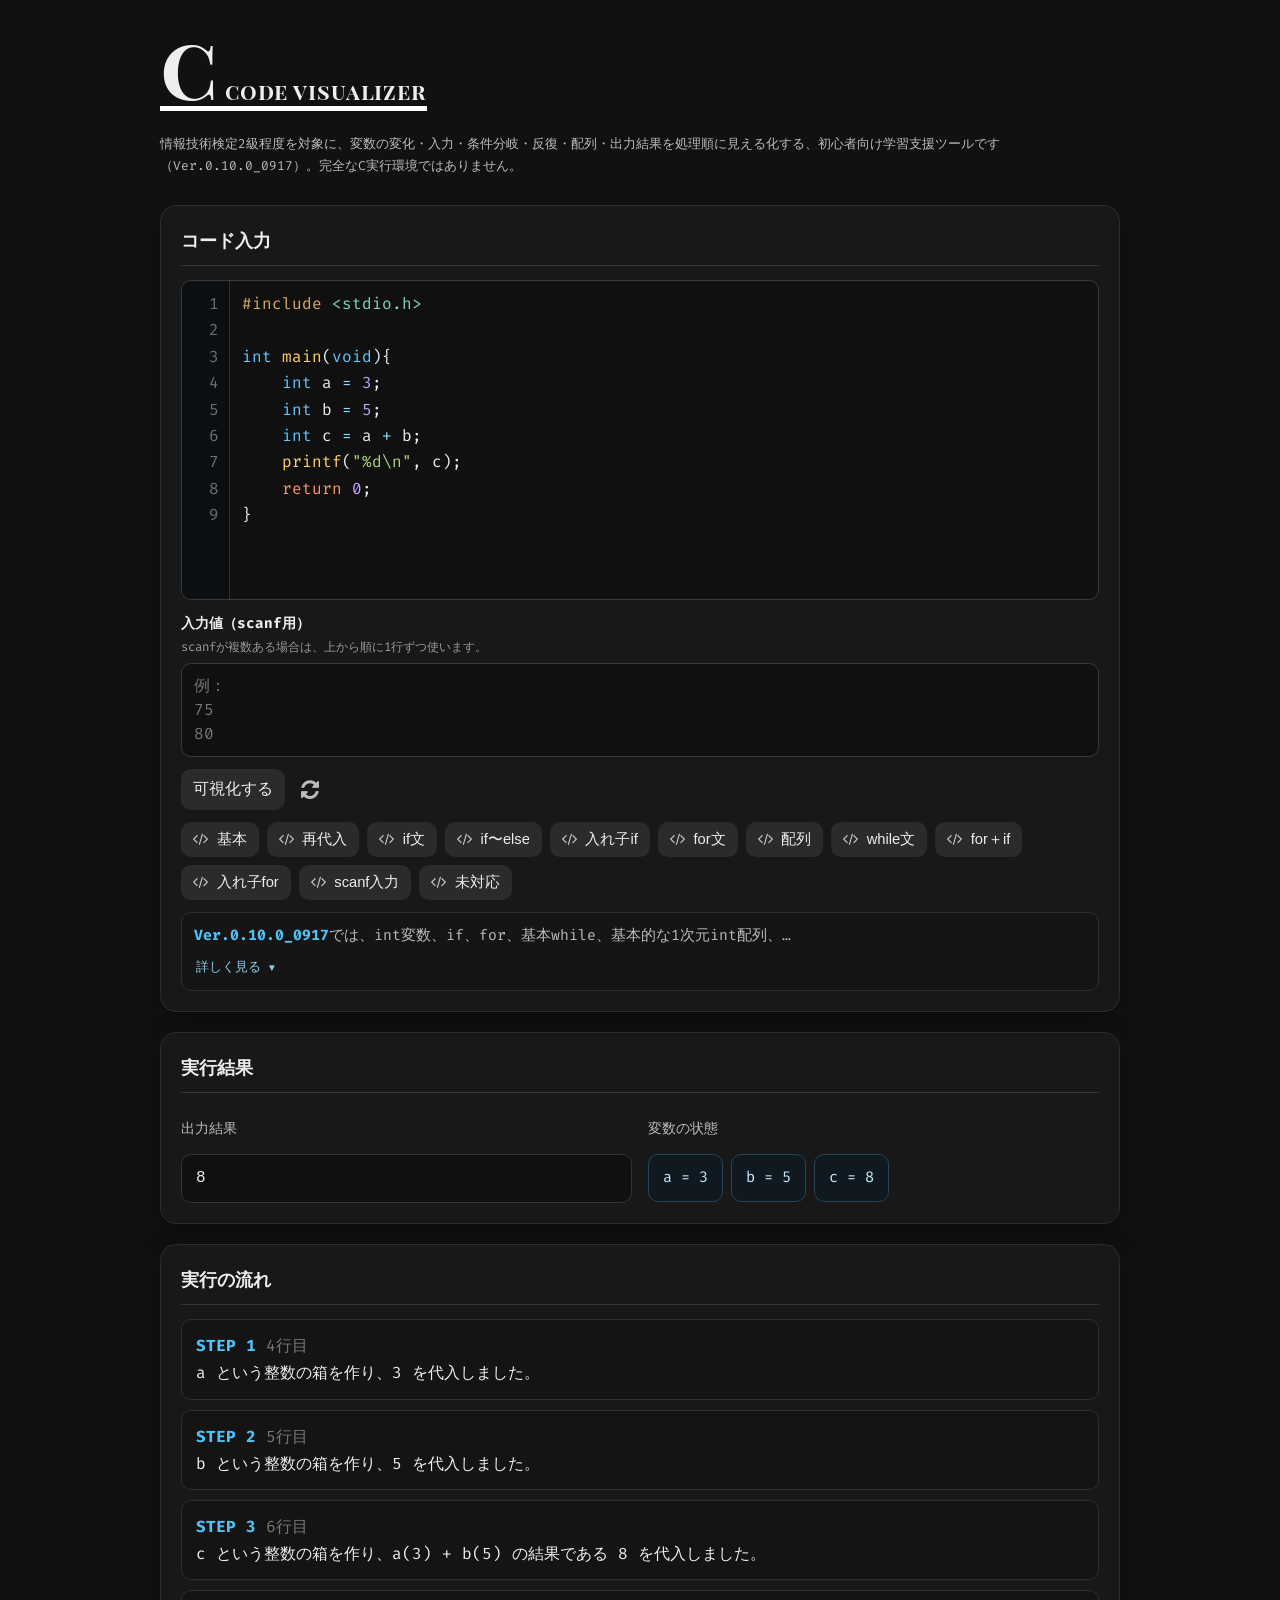
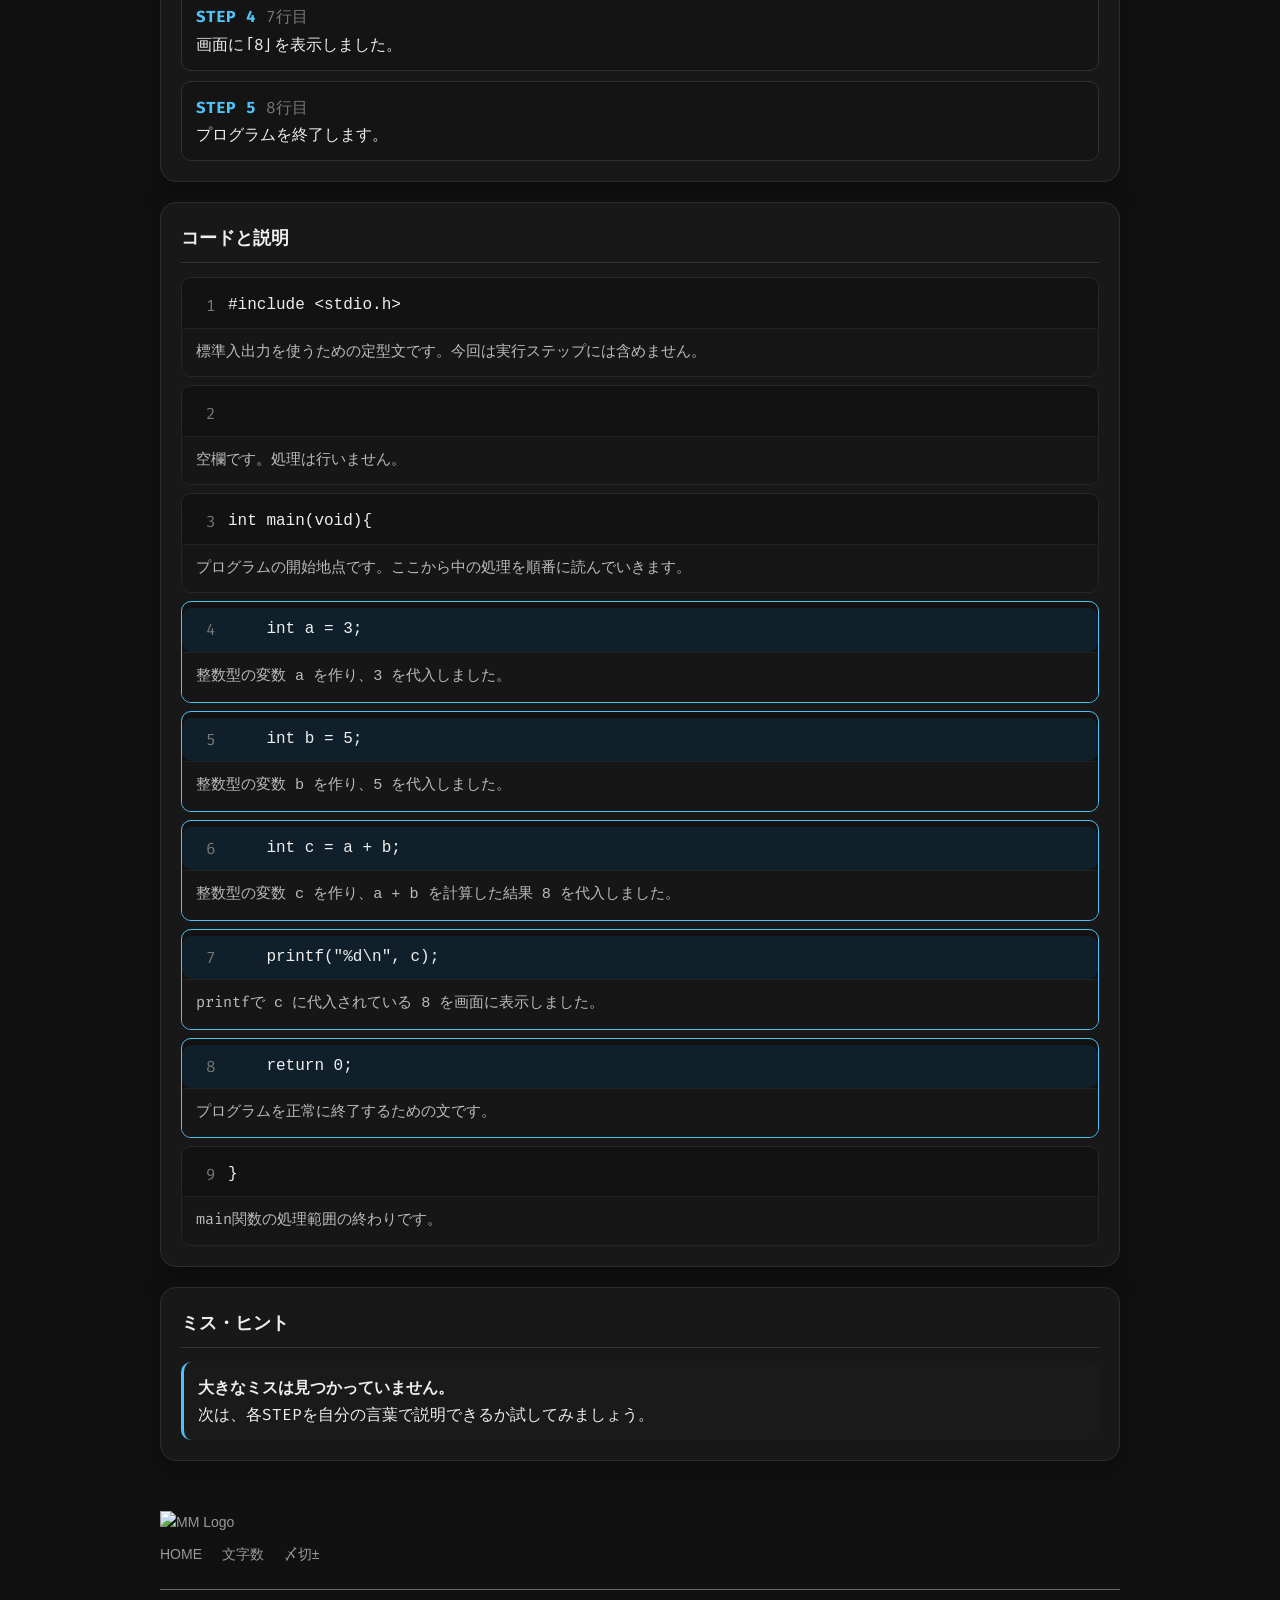
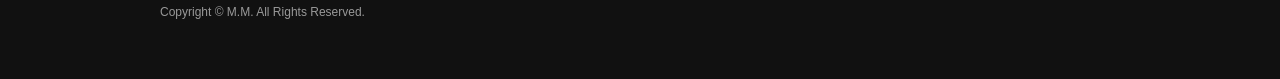
==== commit 86f012f2: "基本的なint配列をVer.0.10.0として正式対応" ====
--- a/index.html
+++ b/index.html
@@ -13,7 +13,7 @@
 <div class="container">
   <header class="page-header">
     <h1 class="page-title">c<span class="subtitle"> code visualizer</span></h1>
-    <div class="page-subtitle">情報技術検定2級程度を対象に、変数の変化・入力・条件分岐・反復・出力結果を処理順に見える化する、初心者向け学習支援ツールです（Ver.0.9_0820）。完全なC実行環境ではありません。</div>
+    <div class="page-subtitle">情報技術検定2級程度を対象に、変数の変化・入力・条件分岐・反復・配列・出力結果を処理順に見える化する、初心者向け学習支援ツールです（Ver.0.10.0_0917）。完全なC実行環境ではありません。</div>
   </header>
 
   <div class="tool-grid">
@@ -60,6 +60,7 @@
         <button class="sample-btn" onclick="loadSample('ifElse')"><i class="fa fa-code" aria-hidden="true"></i><span>if〜else</span></button>
         <button class="sample-btn" onclick="loadSample('nestedIf')"><i class="fa fa-code" aria-hidden="true"></i><span>入れ子if</span></button>
         <button class="sample-btn" onclick="loadSample('forBasic')"><i class="fa fa-code" aria-hidden="true"></i><span>for文</span></button>
+        <button class="sample-btn" onclick="loadSample('arrayFor')"><i class="fa fa-code" aria-hidden="true"></i><span>配列</span></button>
         <button class="sample-btn" onclick="loadSample('whileBasic')"><i class="fa fa-code" aria-hidden="true"></i><span>while文</span></button>
         <button class="sample-btn" onclick="loadSample('forIf')"><i class="fa fa-code" aria-hidden="true"></i><span>for＋if</span></button>
         <button class="sample-btn" onclick="loadSample('nestedFor')"><i class="fa fa-code" aria-hidden="true"></i><span>入れ子for</span></button>
@@ -68,11 +69,11 @@
       </div>
       <div class="legend-box scope-accordion" id="scopeAccordion">
         <div class="scope-summary" aria-hidden="false">
-          <span class="highlight">Ver.0.9_0820</span>では、int変数、if、for、基本while、…
+          <span class="highlight">Ver.0.10.0_0917</span>では、int変数、if、for、基本while、基本的な1次元int配列、…
         </div>
         <div class="scope-details" id="scopeDetails" aria-hidden="true">
           <div class="scope-details-inner">
-            <span class="highlight">Ver.0.9_0820</span>では、int変数、代入・再代入、整数の <code>+ - * / %</code>、比較、printf、main直下の単純なscanf、if・if〜else、<code>return 0;</code>、単独の <code>++ / -- / += / -=</code>、基本的なfor・whileに対応しています。<br>if・if〜elseは最大2階層まで扱えます。分岐内では既存変数への通常代入、printf、<code>return 0;</code>を使用できます。<br>forは、forの中にfor、その中にもう1つforを書く最大3階層の直接的な入れ子に対応しています。各for本体では対応範囲内のif・if〜elseを使用できます。<br>whileはmain直下の基本形に対応し、本体では既存変数への代入・更新、printf、<code>return 0;</code>、対応範囲内のif・if〜elseを使用できます。while内scanfと、whileを含むループの入れ子には対応していません。<br>for・whileとも0～6反復は全説明、7反復以上は先頭3反復・中略・実際の最終反復・終了理由を表示します。省略するのは教材用の説明だけで、条件判定・本体処理・printf出力・変数更新はすべて行います。<br>for・whileには、ブラウザを安全に動かすため、各ループごとに本体へ入る回数を最大500回とするVisualizer独自の安全上限があります。これはC言語自体の制限ではありません。<br>else if、3階層以上のif、whileを含むループの入れ子、break、continue、do-while、switch、配列、ユーザー定義関数などは現在未対応です。開き波かっこはif・else・for・whileと同じ行に書き、1つの文ごとに改行してください。
+            <span class="highlight">Ver.0.10.0_0917</span>では、int変数、代入・再代入、整数の <code>+ - * / %</code>、比較、printf、main直下の単純なscanf、if・if〜else、<code>return 0;</code>、単独の <code>++ / -- / += / -=</code>、基本的なfor・while、基本的な1次元int配列に対応しています。<br>配列は要素数1～100、値をまとめて入れる初期化、<code>a[0]</code>のような固定添字、<code>a[i]</code>のような変数添字を扱えます。main直下と、main直下にあるfor文の本体へ直接書いた文で、配列要素を1つ参照または代入できます。範囲外の添字や、まだ値が入っていない要素の参照は安全に停止します。<br>添字の計算式 <code>a[i + 1]</code>、配列要素の <code>++ / -- / += / -=</code>、配列へのscanf、if・while内、for内if、入れ子for内での配列操作、2次元配列、sizeofによる要素数取得には対応していません。<br>if・if〜elseは最大2階層まで扱えます。分岐内では既存変数への通常代入、printf、<code>return 0;</code>を使用できます。<br>forは、forの中にfor、その中にもう1つforを書く最大3階層の直接的な入れ子に対応しています。各for本体では対応範囲内のif・if〜elseを使用できます。<br>whileはmain直下の基本形に対応し、本体では既存変数への代入・更新、printf、<code>return 0;</code>、対応範囲内のif・if〜elseを使用できます。while内scanfと、whileを含むループの入れ子には対応していません。<br>for・whileとも0～6反復は全説明、7反復以上は先頭3反復・中略・実際の最終反復・終了理由を表示します。省略するのは教材用の説明だけで、条件判定・本体処理・printf出力・変数・配列の更新はすべて行います。<br>for・whileには、ブラウザを安全に動かすため、各ループごとに本体へ入る回数を最大500回とするVisualizer独自の安全上限があります。これはC言語自体の制限ではありません。<br>else if、3階層以上のif、whileを含むループの入れ子、break、continue、do-while、switch、ユーザー定義関数などは現在未対応です。開き波かっこはif・else・for・whileと同じ行に書き、1つの文ごとに改行してください。
           </div>
         </div>
         <button
--- a/style.css
+++ b/style.css
@@ -378,6 +378,134 @@
   border:1px solid #244457;
   color:#c7ecff;
   font-size:0.95rem;
+}
+
+/* 配列は通常変数とは分け、番号付きの箱が横に並ぶ形で表示します。 */
+.array-card{
+  flex:1 1 100%;
+  min-width:0;
+  padding:12px;
+  background:#101820;
+  border:1px solid #244457;
+  border-radius:10px;
+  color:#c7ecff;
+}
+
+.array-card-header{
+  display:flex;
+  justify-content:space-between;
+  align-items:baseline;
+  gap:12px;
+  margin-bottom:10px;
+}
+
+.array-card-header strong{color:#e7f6ff;}
+.array-name{color:#62c6ff;}
+
+.array-type{
+  flex:0 0 auto;
+  color:#8eb3c7;
+  font-family:Consolas, Monaco, "Courier New", monospace;
+  font-size:0.82rem;
+}
+
+.array-scroll{
+  max-width:100%;
+  overflow-x:auto;
+  padding:2px 0 6px;
+  overscroll-behavior-inline:contain;
+}
+
+.array-scroll:focus-visible{
+  outline:2px solid #4fc3f7;
+  outline-offset:3px;
+}
+
+.array-row{
+  display:inline-flex;
+  min-width:max-content;
+  font-family:Consolas, Monaco, "Courier New", monospace;
+}
+
+.array-cell{
+  position:relative;
+  flex:0 0 58px;
+  text-align:center;
+}
+
+.array-value{
+  display:grid;
+  place-items:center;
+  min-height:42px;
+  padding:7px 5px;
+  background:#0d151c;
+  border:1px solid #356078;
+  color:#e7f6ff;
+  font-weight:bold;
+}
+
+.array-cell + .array-cell .array-value{border-left:0;}
+
+/* STEP固有のaccessだけを、文字labelと枠の両方で示します。 */
+.step-array-views{
+  display:grid;
+  gap:10px;
+  margin-top:12px;
+}
+
+.step-array-views .array-cell{padding-top:24px;}
+
+.array-access-resolution{
+  display:flex;
+  align-items:center;
+  gap:8px;
+  max-width:100%;
+  margin:-2px 0 8px;
+  color:#c7ecff;
+  font-weight:bold;
+  overflow-wrap:anywhere;
+}
+
+.array-access-resolution span{color:#8eb3c7;}
+
+.array-access-label{
+  position:absolute;
+  top:0;
+  left:50%;
+  transform:translateX(-50%);
+  padding:2px 7px;
+  border-radius:999px;
+  color:#081117;
+  font-family:system-ui, sans-serif;
+  font-size:0.7rem;
+  font-weight:bold;
+  line-height:1.35;
+  white-space:nowrap;
+}
+
+.array-cell-read .array-access-label{background:#62c6ff;}
+.array-cell-write .array-access-label{background:#8bd49c;}
+
+.array-cell-active .array-value{
+  position:relative;
+  z-index:1;
+  border-color:#e7f6ff;
+  box-shadow:inset 0 0 0 2px #e7f6ff;
+}
+
+.array-cell-read .array-value{background:#123149;}
+.array-cell-write .array-value{background:#173822;}
+
+.array-index{
+  padding-top:5px;
+  color:#8eb3c7;
+  font-size:0.78rem;
+}
+
+.array-legend{
+  margin-top:5px;
+  color:#8eb3c7;
+  font-size:0.78rem;
 }
 
 .step-list{
@@ -635,6 +763,8 @@
   .code-line-number{flex:0 0 22px;}
   .line-analysis{padding:10px 12px 12px;}
   .execution-summary{grid-template-columns:1fr;}
+  .array-card{padding:11px 10px;}
+  .array-cell{flex-basis:54px;}
   .back-to-top{
     right:16px;
     bottom:18px;
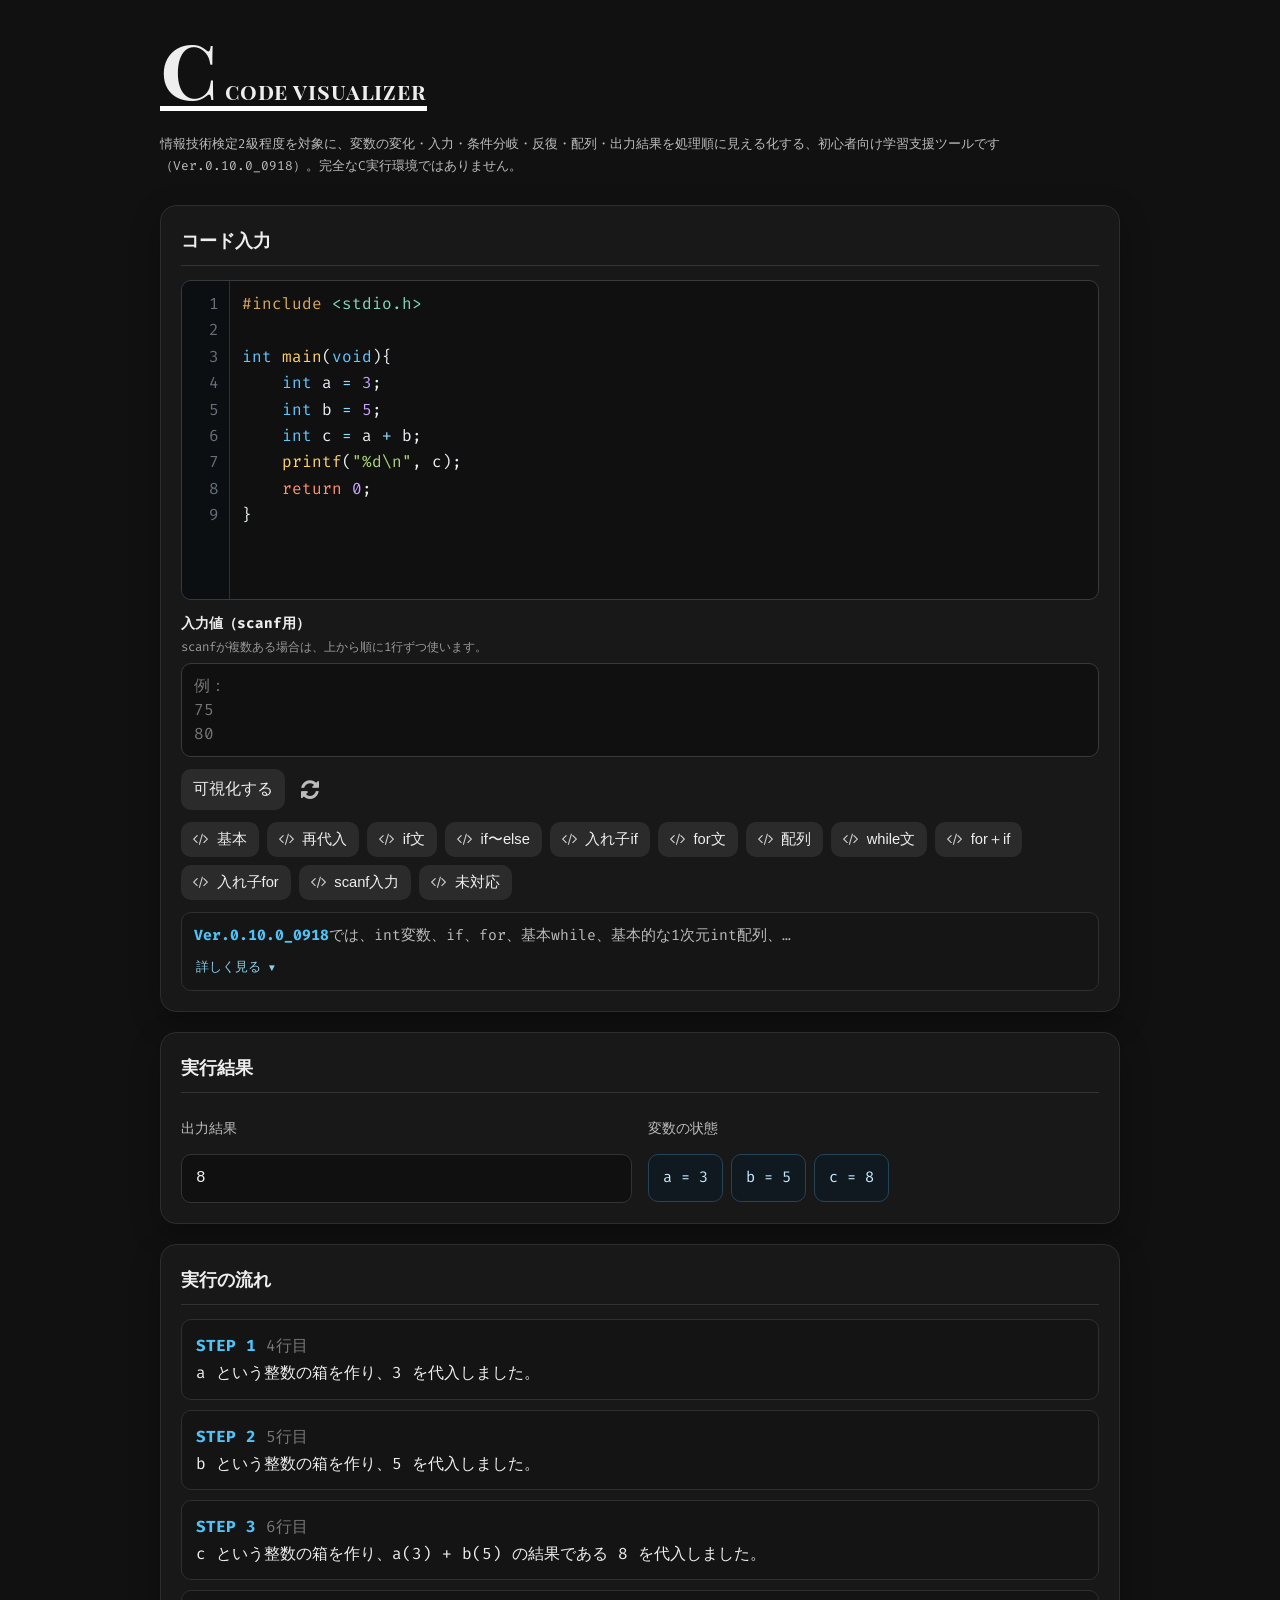
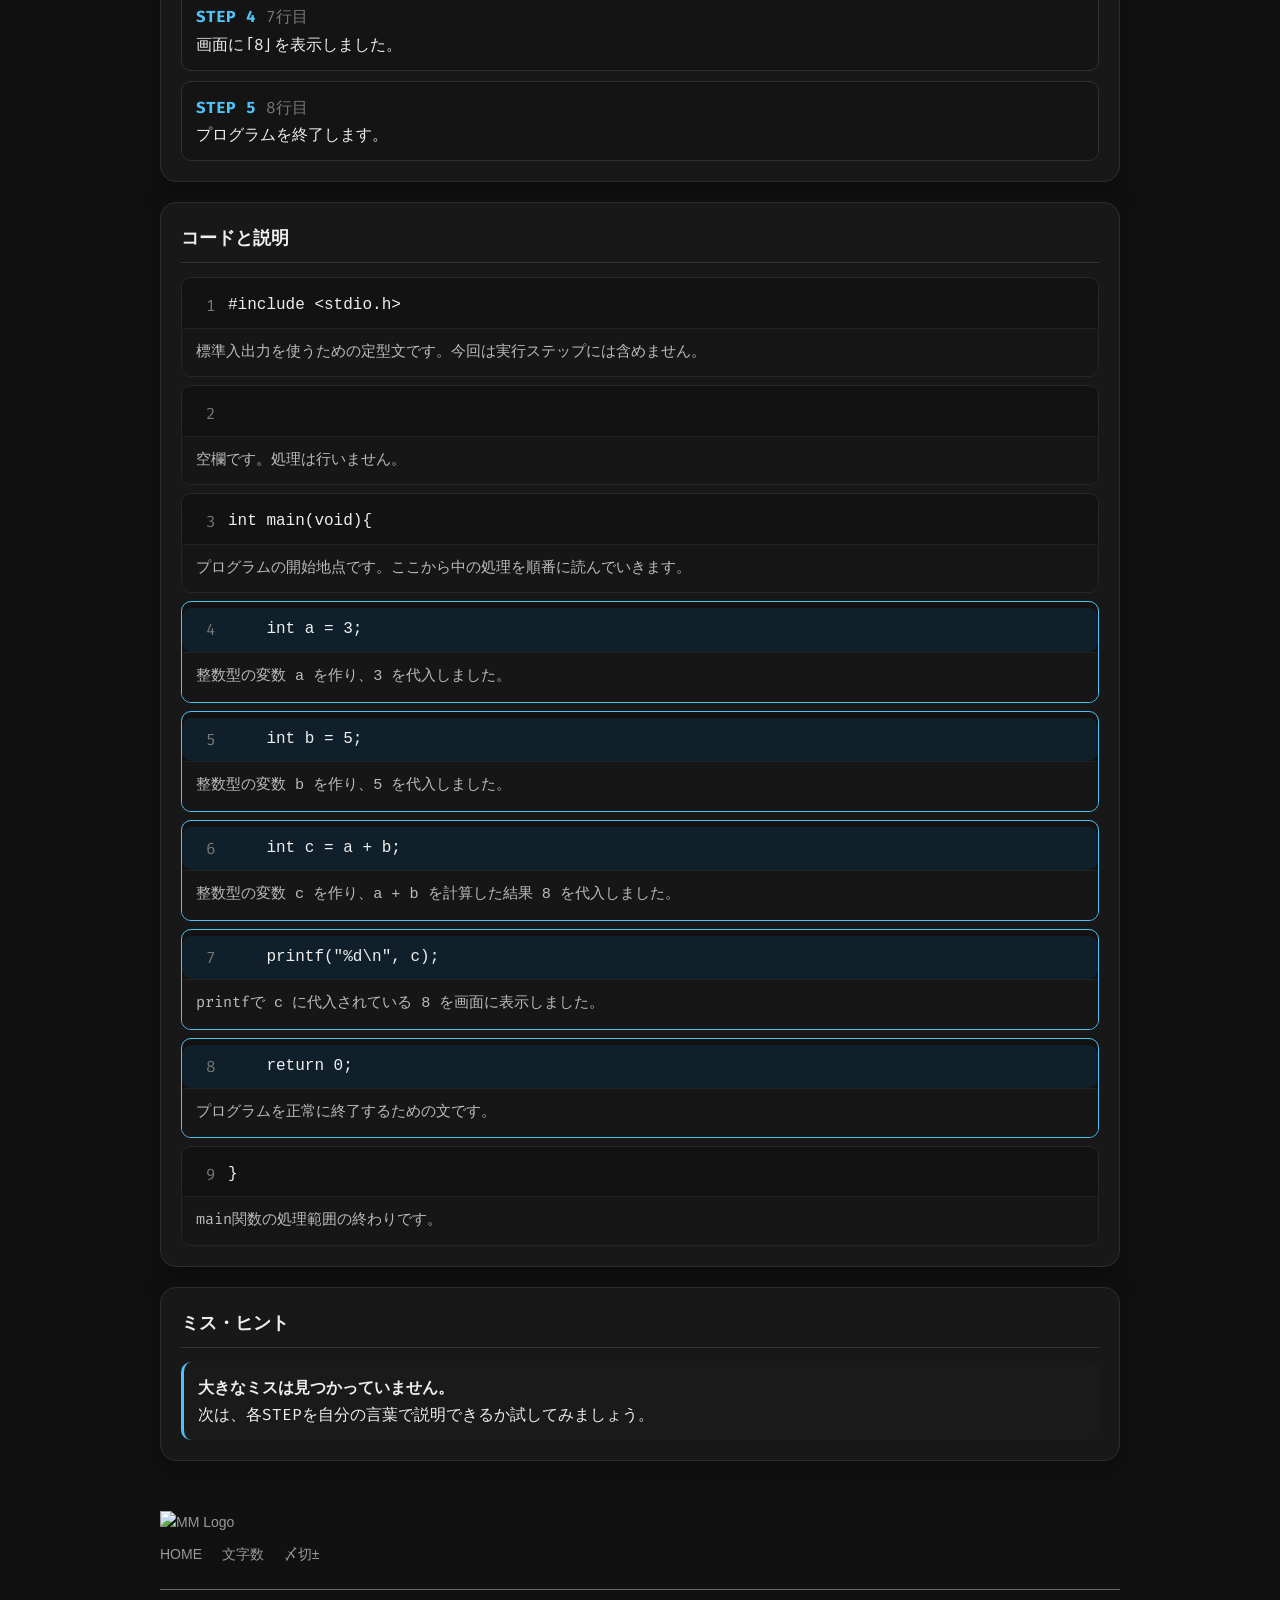
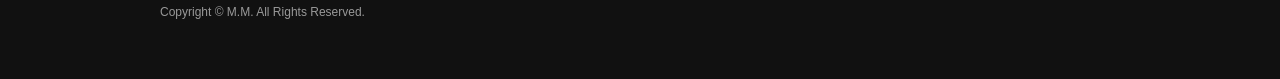
==== commit 8d806656: "Ver.0.10.0の正式公開日を更新" ====
--- a/index.html
+++ b/index.html
@@ -13,7 +13,7 @@
 <div class="container">
   <header class="page-header">
     <h1 class="page-title">c<span class="subtitle"> code visualizer</span></h1>
-    <div class="page-subtitle">情報技術検定2級程度を対象に、変数の変化・入力・条件分岐・反復・配列・出力結果を処理順に見える化する、初心者向け学習支援ツールです（Ver.0.10.0_0917）。完全なC実行環境ではありません。</div>
+    <div class="page-subtitle">情報技術検定2級程度を対象に、変数の変化・入力・条件分岐・反復・配列・出力結果を処理順に見える化する、初心者向け学習支援ツールです（Ver.0.10.0_0918）。完全なC実行環境ではありません。</div>
   </header>
 
   <div class="tool-grid">
@@ -69,11 +69,11 @@
       </div>
       <div class="legend-box scope-accordion" id="scopeAccordion">
         <div class="scope-summary" aria-hidden="false">
-          <span class="highlight">Ver.0.10.0_0917</span>では、int変数、if、for、基本while、基本的な1次元int配列、…
+          <span class="highlight">Ver.0.10.0_0918</span>では、int変数、if、for、基本while、基本的な1次元int配列、…
         </div>
         <div class="scope-details" id="scopeDetails" aria-hidden="true">
           <div class="scope-details-inner">
-            <span class="highlight">Ver.0.10.0_0917</span>では、int変数、代入・再代入、整数の <code>+ - * / %</code>、比較、printf、main直下の単純なscanf、if・if〜else、<code>return 0;</code>、単独の <code>++ / -- / += / -=</code>、基本的なfor・while、基本的な1次元int配列に対応しています。<br>配列は要素数1～100、値をまとめて入れる初期化、<code>a[0]</code>のような固定添字、<code>a[i]</code>のような変数添字を扱えます。main直下と、main直下にあるfor文の本体へ直接書いた文で、配列要素を1つ参照または代入できます。範囲外の添字や、まだ値が入っていない要素の参照は安全に停止します。<br>添字の計算式 <code>a[i + 1]</code>、配列要素の <code>++ / -- / += / -=</code>、配列へのscanf、if・while内、for内if、入れ子for内での配列操作、2次元配列、sizeofによる要素数取得には対応していません。<br>if・if〜elseは最大2階層まで扱えます。分岐内では既存変数への通常代入、printf、<code>return 0;</code>を使用できます。<br>forは、forの中にfor、その中にもう1つforを書く最大3階層の直接的な入れ子に対応しています。各for本体では対応範囲内のif・if〜elseを使用できます。<br>whileはmain直下の基本形に対応し、本体では既存変数への代入・更新、printf、<code>return 0;</code>、対応範囲内のif・if〜elseを使用できます。while内scanfと、whileを含むループの入れ子には対応していません。<br>for・whileとも0～6反復は全説明、7反復以上は先頭3反復・中略・実際の最終反復・終了理由を表示します。省略するのは教材用の説明だけで、条件判定・本体処理・printf出力・変数・配列の更新はすべて行います。<br>for・whileには、ブラウザを安全に動かすため、各ループごとに本体へ入る回数を最大500回とするVisualizer独自の安全上限があります。これはC言語自体の制限ではありません。<br>else if、3階層以上のif、whileを含むループの入れ子、break、continue、do-while、switch、ユーザー定義関数などは現在未対応です。開き波かっこはif・else・for・whileと同じ行に書き、1つの文ごとに改行してください。
+            <span class="highlight">Ver.0.10.0_0918</span>では、int変数、代入・再代入、整数の <code>+ - * / %</code>、比較、printf、main直下の単純なscanf、if・if〜else、<code>return 0;</code>、単独の <code>++ / -- / += / -=</code>、基本的なfor・while、基本的な1次元int配列に対応しています。<br>配列は要素数1～100、値をまとめて入れる初期化、<code>a[0]</code>のような固定添字、<code>a[i]</code>のような変数添字を扱えます。main直下と、main直下にあるfor文の本体へ直接書いた文で、配列要素を1つ参照または代入できます。範囲外の添字や、まだ値が入っていない要素の参照は安全に停止します。<br>添字の計算式 <code>a[i + 1]</code>、配列要素の <code>++ / -- / += / -=</code>、配列へのscanf、if・while内、for内if、入れ子for内での配列操作、2次元配列、sizeofによる要素数取得には対応していません。<br>if・if〜elseは最大2階層まで扱えます。分岐内では既存変数への通常代入、printf、<code>return 0;</code>を使用できます。<br>forは、forの中にfor、その中にもう1つforを書く最大3階層の直接的な入れ子に対応しています。各for本体では対応範囲内のif・if〜elseを使用できます。<br>whileはmain直下の基本形に対応し、本体では既存変数への代入・更新、printf、<code>return 0;</code>、対応範囲内のif・if〜elseを使用できます。while内scanfと、whileを含むループの入れ子には対応していません。<br>for・whileとも0～6反復は全説明、7反復以上は先頭3反復・中略・実際の最終反復・終了理由を表示します。省略するのは教材用の説明だけで、条件判定・本体処理・printf出力・変数・配列の更新はすべて行います。<br>for・whileには、ブラウザを安全に動かすため、各ループごとに本体へ入る回数を最大500回とするVisualizer独自の安全上限があります。これはC言語自体の制限ではありません。<br>else if、3階層以上のif、whileを含むループの入れ子、break、continue、do-while、switch、ユーザー定義関数などは現在未対応です。開き波かっこはif・else・for・whileと同じ行に書き、1つの文ごとに改行してください。
           </div>
         </div>
         <button
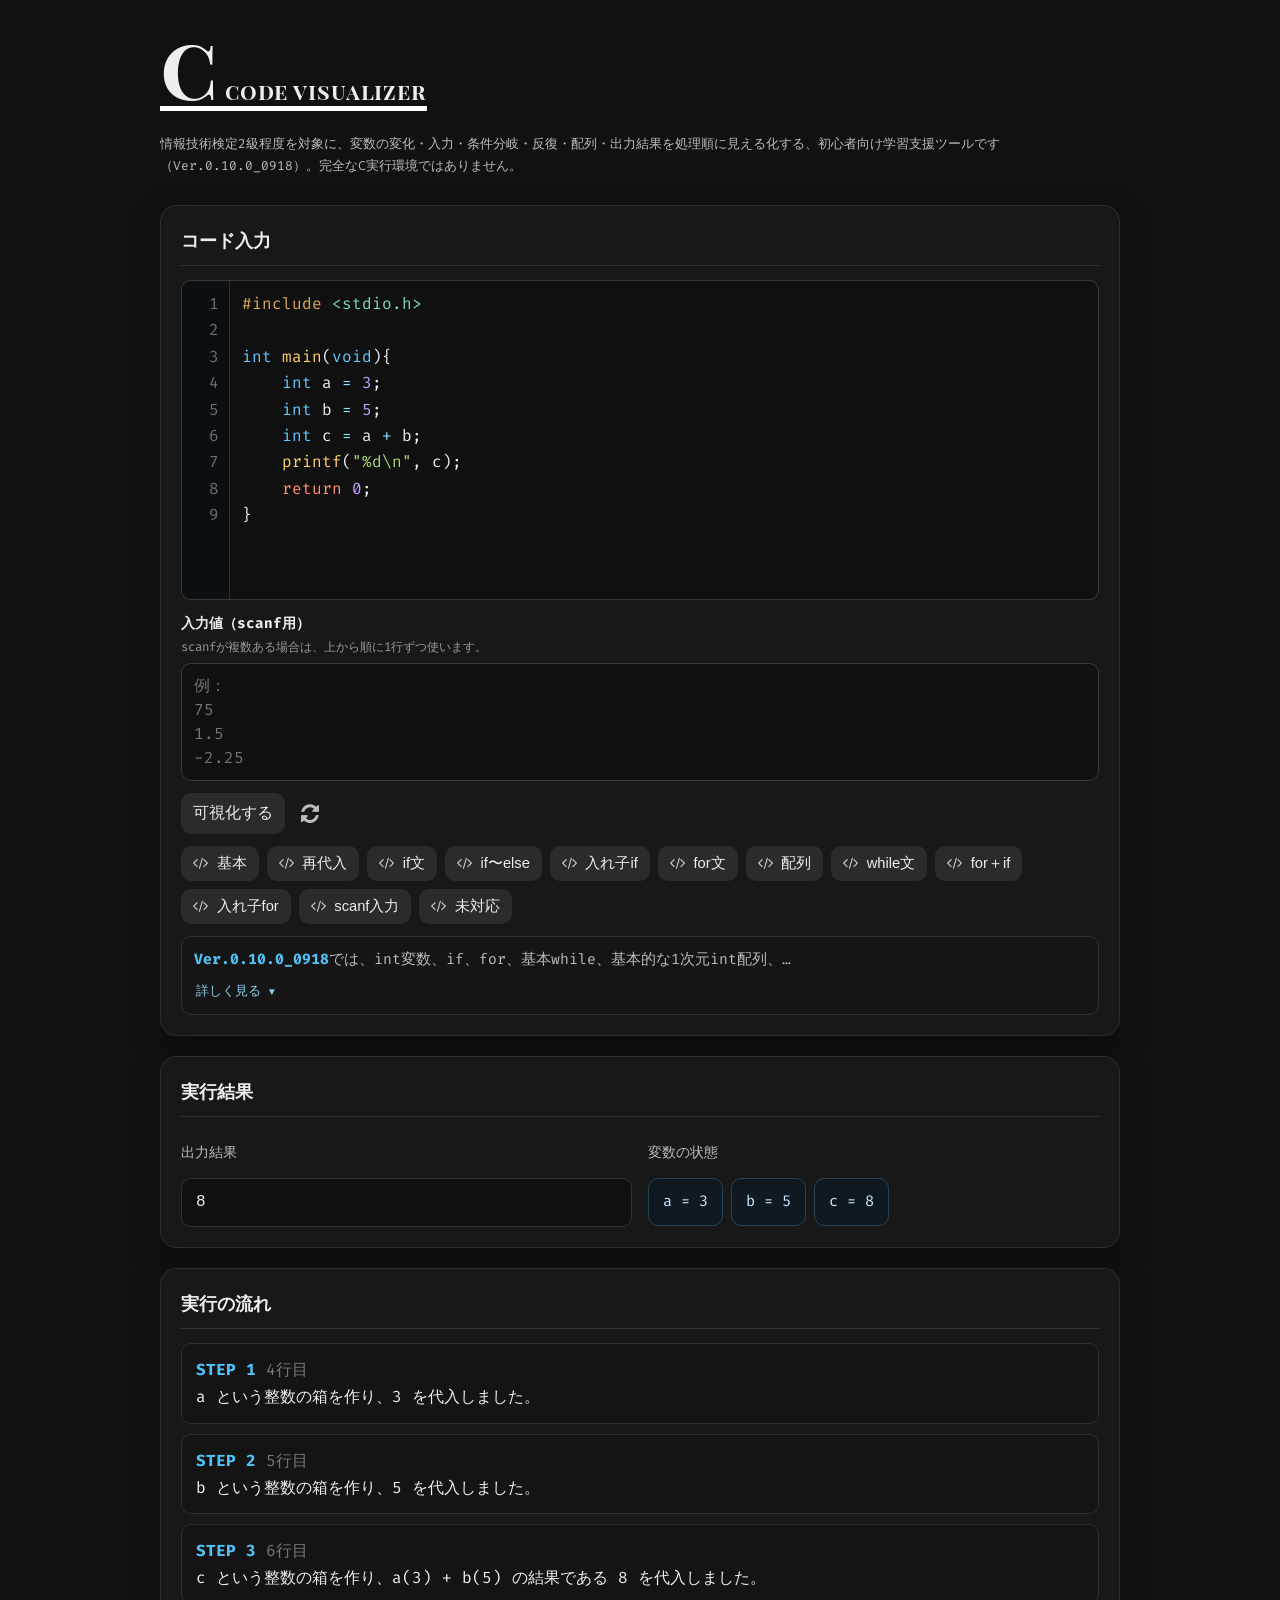
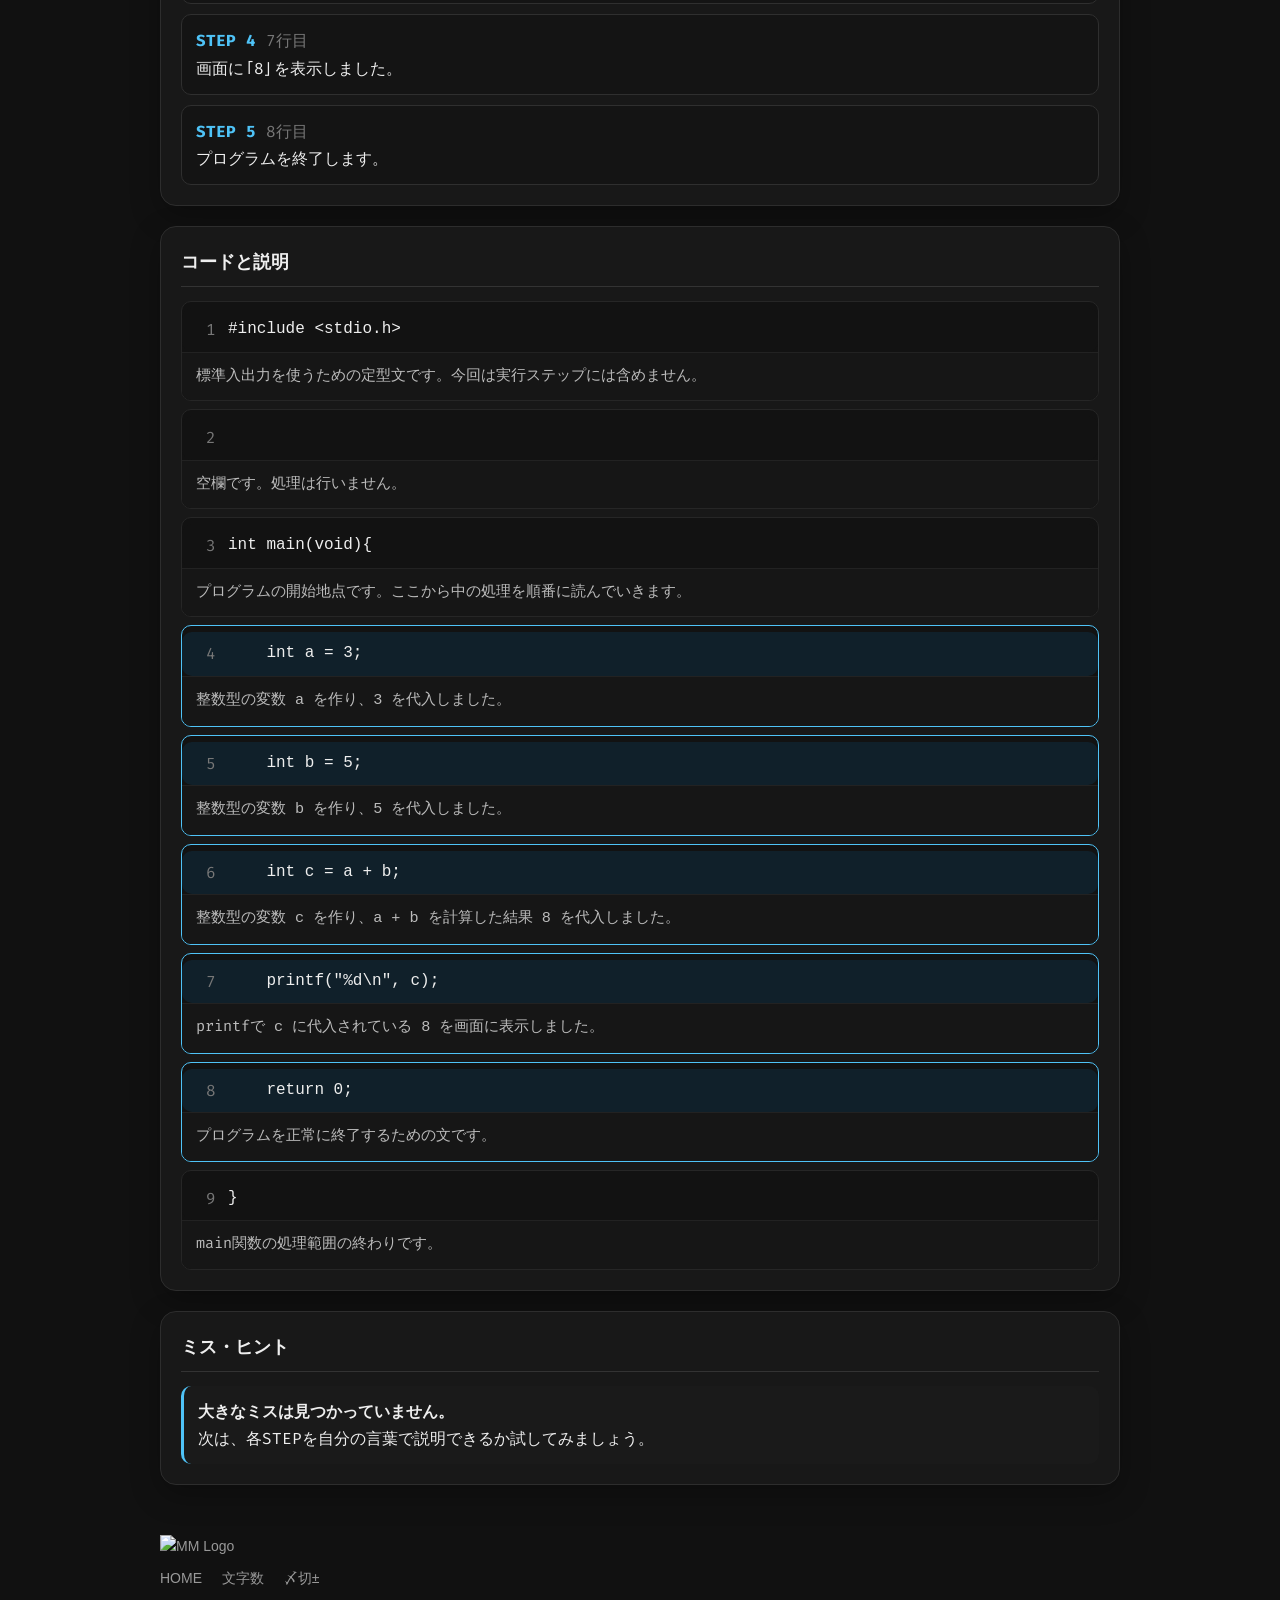
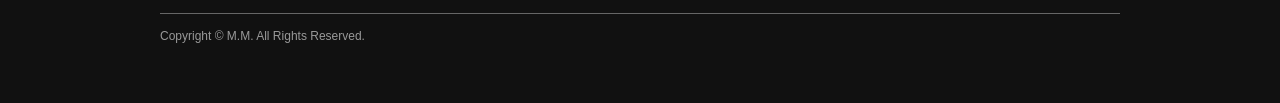
==== commit c2f32eee: "floatとdoubleの入出力に対応" ====
--- a/index.html
+++ b/index.html
@@ -43,9 +43,8 @@
           id="scanfInput"
           class="scanf-input"
           rows="3"
-          placeholder="例：&#10;75&#10;80"
-          aria-label="scanf用の整数入力"
-          inputmode="numeric"
+          placeholder="例：&#10;75&#10;1.5&#10;-2.25"
+          aria-label="scanf用の数値入力"
           spellcheck="false"
         ></textarea>
       </div>
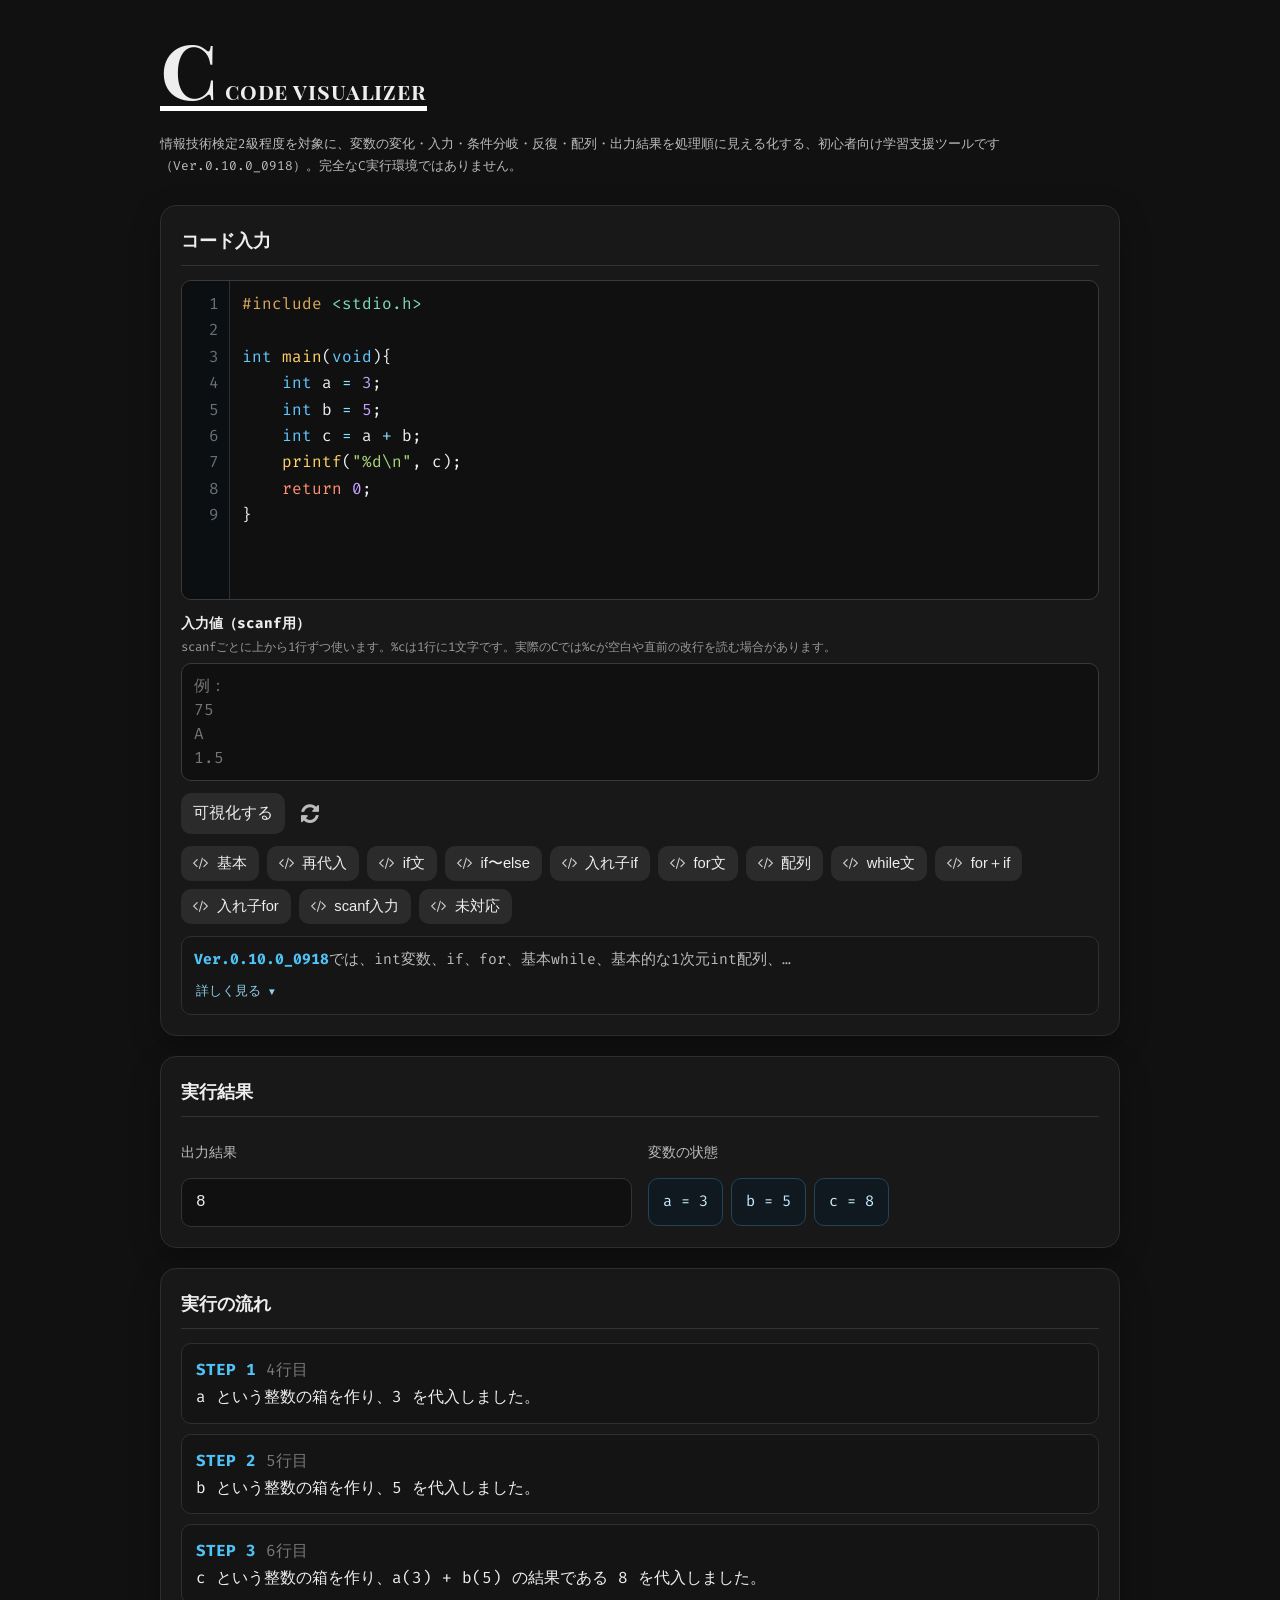
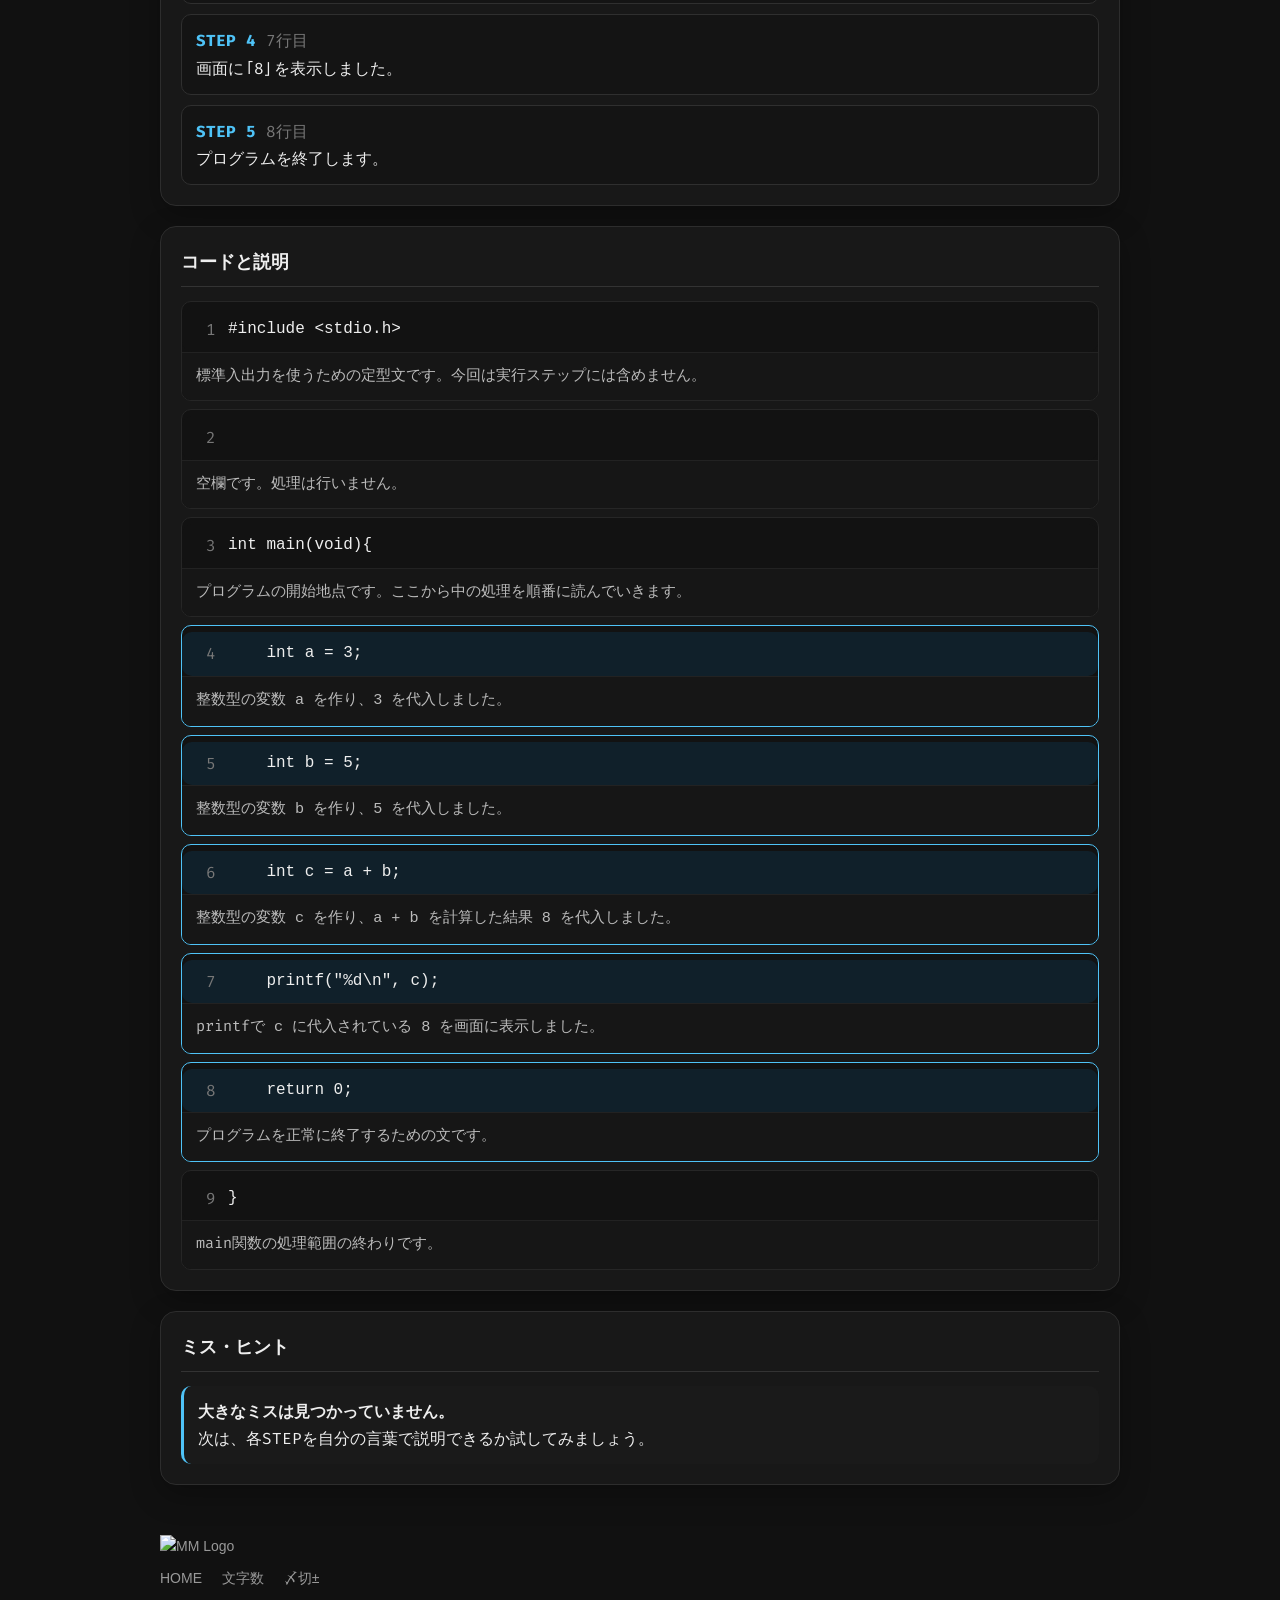
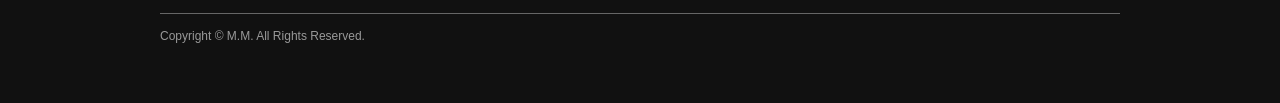
==== commit 844d0315: "char型の入出力に対応" ====
--- a/index.html
+++ b/index.html
@@ -38,13 +38,13 @@
       </div>
       <div class="scanf-input-group">
         <label class="scanf-input-label" for="scanfInput">入力値（scanf用）</label>
-        <p class="scanf-input-help">scanfが複数ある場合は、上から順に1行ずつ使います。</p>
+        <p class="scanf-input-help">scanfごとに上から1行ずつ使います。%cは1行に1文字です。実際のCでは%cが空白や直前の改行を読む場合があります。</p>
         <textarea
           id="scanfInput"
           class="scanf-input"
           rows="3"
-          placeholder="例：&#10;75&#10;1.5&#10;-2.25"
-          aria-label="scanf用の数値入力"
+          placeholder="例：&#10;75&#10;A&#10;1.5"
+          aria-label="scanf用の入力"
           spellcheck="false"
         ></textarea>
       </div>
